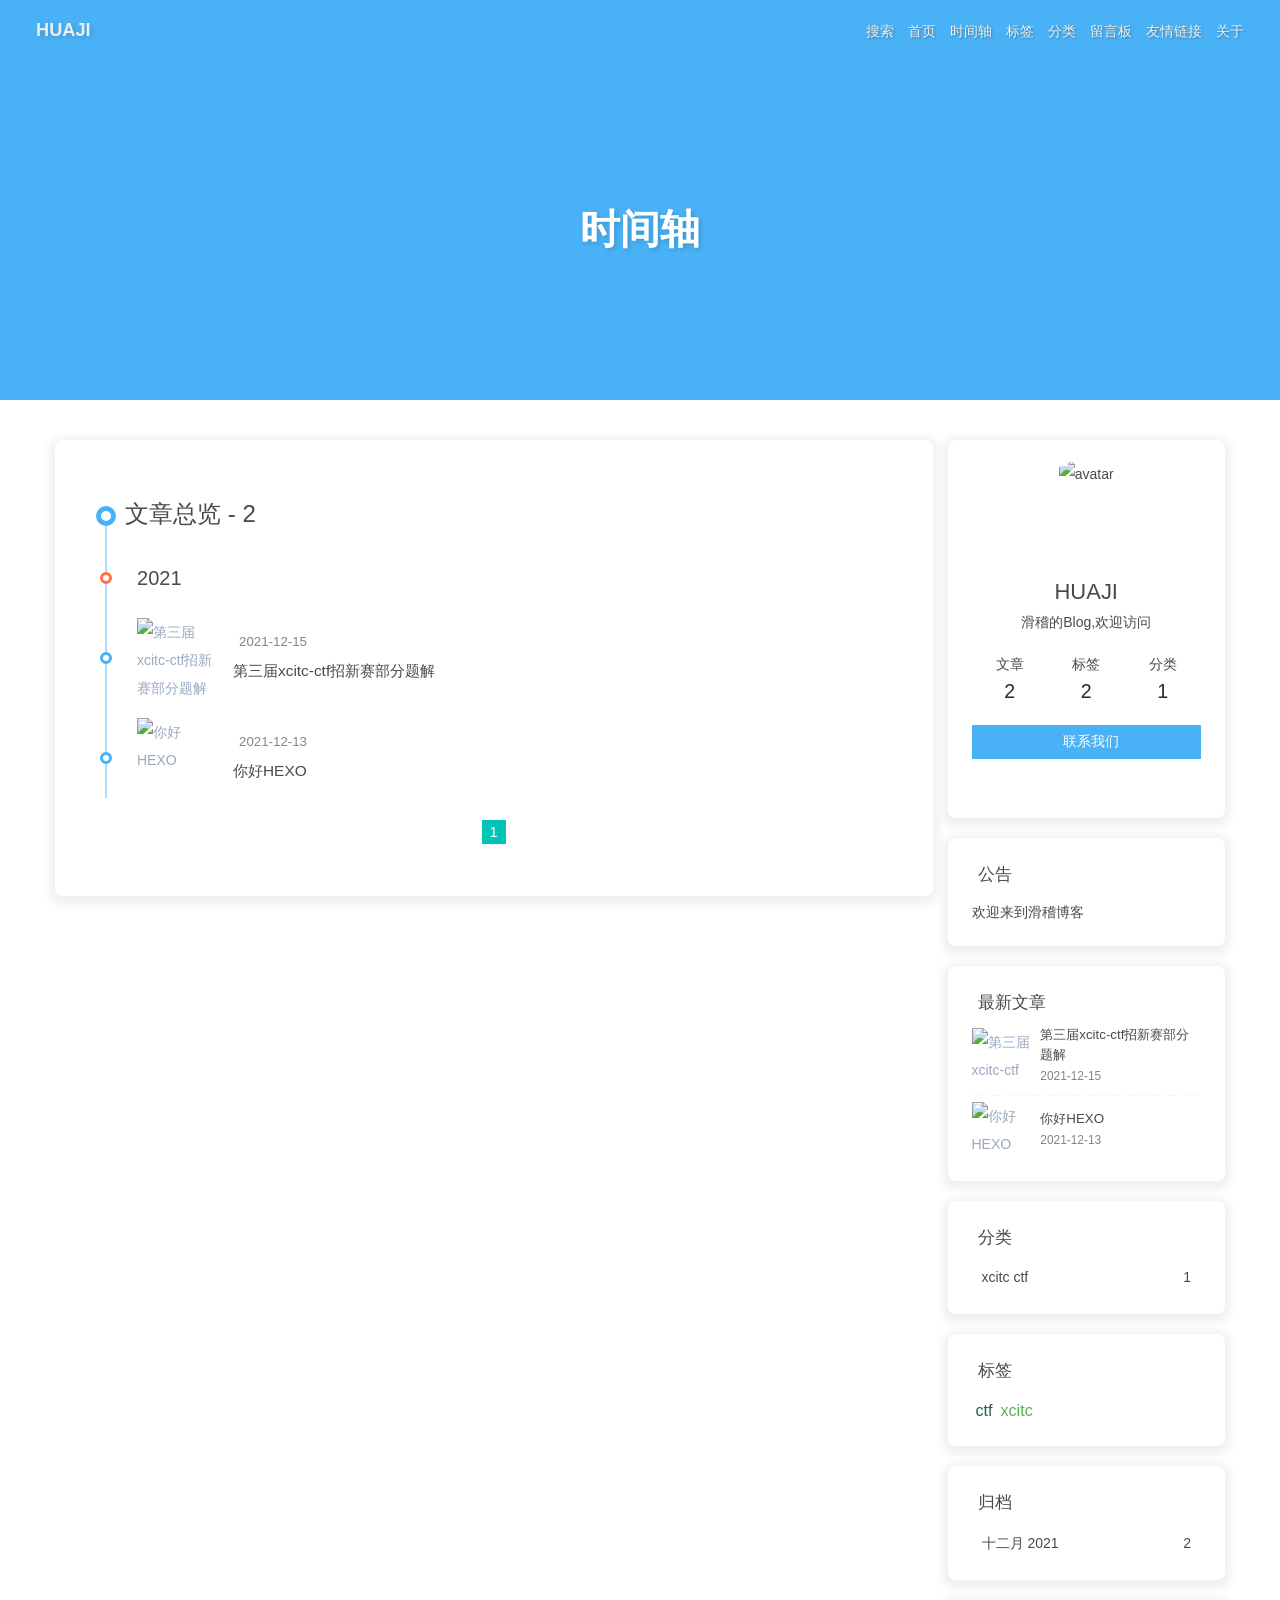
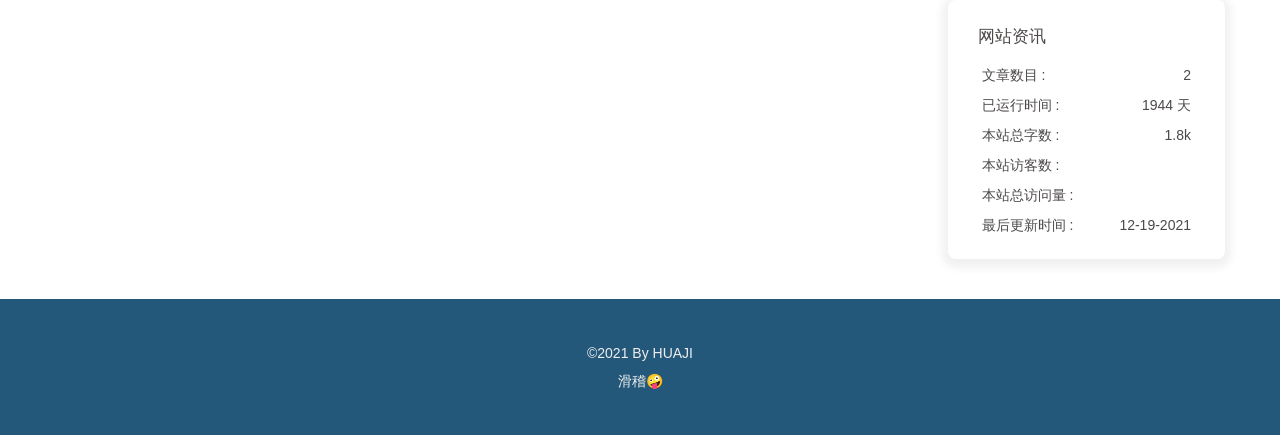
==== archives/index.html @ 6707523e "Site updated: 2021-12-19 14:27:14" ====
<!DOCTYPE html><html lang="zh-CN" data-theme="light"><head><meta charset="UTF-8"><meta http-equiv="X-UA-Compatible" content="IE=edge"><meta name="viewport" content="width=device-width,initial-scale=1"><title>时间轴 | HUAJI</title><meta name="keywords" content="滑稽，滑稽的，滑稽的博客，这是一个滑稽的Blog，Funny The Bolg，Funny Bolg，"><meta name="author" content="HUAJI"><meta name="copyright" content="HUAJI"><meta name="format-detection" content="telephone=no"><meta name="theme-color" content="#ffffff"><meta name="description" content="滑稽的Blog,欢迎访问">
<meta property="og:type" content="website">
<meta property="og:title" content="HUAJI">
<meta property="og:url" content="https://huaji-ya.github.io/archives/index.html">
<meta property="og:site_name" content="HUAJI">
<meta property="og:description" content="滑稽的Blog,欢迎访问">
<meta property="og:locale" content="zh_CN">
<meta property="og:image" content="https://www.helloimg.com/images/2021/08/10/Ct2WNr.jpg">
<meta property="article:author" content="HUAJI">
<meta property="article:tag" content="滑稽，滑稽的，滑稽的博客，这是一个滑稽的Blog，Funny The Bolg，Funny Bolg，">
<meta name="twitter:card" content="summary">
<meta name="twitter:image" content="https://www.helloimg.com/images/2021/08/10/Ct2WNr.jpg"><link rel="shortcut icon" href="https://gitee.com/huaji_admin/picgo/raw/master/img/1.png"><link rel="canonical" href="https://huaji-ya.github.io/archives/"><link rel="preconnect" href="//cdn.jsdelivr.net"/><link rel="preconnect" href="//busuanzi.ibruce.info"/><link rel="stylesheet" href="/css/index.css"><link rel="stylesheet" href="https://cdn.jsdelivr.net/npm/@fortawesome/fontawesome-free/css/all.min.css" media="print" onload="this.media='all'"><script>const GLOBAL_CONFIG = { 
  root: '/',
  algolia: undefined,
  localSearch: {"path":"search.xml","languages":{"hits_empty":"找不到您查询的内容：${query}"}},
  translate: undefined,
  noticeOutdate: undefined,
  highlight: {"plugin":"highlighjs","highlightCopy":true,"highlightLang":true,"highlightHeightLimit":false},
  copy: {
    success: '复制成功',
    error: '复制错误',
    noSupport: '浏览器不支持'
  },
  relativeDate: {
    homepage: false,
    post: false
  },
  runtime: '天',
  date_suffix: {
    just: '刚刚',
    min: '分钟前',
    hour: '小时前',
    day: '天前',
    month: '个月前'
  },
  copyright: undefined,
  lightbox: 'fancybox',
  Snackbar: undefined,
  source: {
    jQuery: 'https://cdn.jsdelivr.net/npm/jquery@latest/dist/jquery.min.js',
    justifiedGallery: {
      js: 'https://cdn.jsdelivr.net/npm/justifiedGallery/dist/js/jquery.justifiedGallery.min.js',
      css: 'https://cdn.jsdelivr.net/npm/justifiedGallery/dist/css/justifiedGallery.min.css'
    },
    fancybox: {
      js: 'https://cdn.jsdelivr.net/npm/@fancyapps/fancybox@latest/dist/jquery.fancybox.min.js',
      css: 'https://cdn.jsdelivr.net/npm/@fancyapps/fancybox@latest/dist/jquery.fancybox.min.css'
    }
  },
  isPhotoFigcaption: false,
  islazyload: false,
  isanchor: false
}</script><script id="config-diff">var GLOBAL_CONFIG_SITE = {
  title: '时间轴',
  isPost: false,
  isHome: false,
  isHighlightShrink: false,
  isToc: false,
  postUpdate: '2021-12-19 14:27:12'
}</script><noscript><style type="text/css">
  #nav {
    opacity: 1
  }
  .justified-gallery img {
    opacity: 1
  }

  #recent-posts time,
  #post-meta time {
    display: inline !important
  }
</style></noscript><script>(win=>{
    win.saveToLocal = {
      set: function setWithExpiry(key, value, ttl) {
        if (ttl === 0) return
        const now = new Date()
        const expiryDay = ttl * 86400000
        const item = {
          value: value,
          expiry: now.getTime() + expiryDay,
        }
        localStorage.setItem(key, JSON.stringify(item))
      },

      get: function getWithExpiry(key) {
        const itemStr = localStorage.getItem(key)

        if (!itemStr) {
          return undefined
        }
        const item = JSON.parse(itemStr)
        const now = new Date()

        if (now.getTime() > item.expiry) {
          localStorage.removeItem(key)
          return undefined
        }
        return item.value
      }
    }
  
    win.getScript = url => new Promise((resolve, reject) => {
      const script = document.createElement('script')
      script.src = url
      script.async = true
      script.onerror = reject
      script.onload = script.onreadystatechange = function() {
        const loadState = this.readyState
        if (loadState && loadState !== 'loaded' && loadState !== 'complete') return
        script.onload = script.onreadystatechange = null
        resolve()
      }
      document.head.appendChild(script)
    })
  
      win.activateDarkMode = function () {
        document.documentElement.setAttribute('data-theme', 'dark')
        if (document.querySelector('meta[name="theme-color"]') !== null) {
          document.querySelector('meta[name="theme-color"]').setAttribute('content', '#0d0d0d')
        }
      }
      win.activateLightMode = function () {
        document.documentElement.setAttribute('data-theme', 'light')
        if (document.querySelector('meta[name="theme-color"]') !== null) {
          document.querySelector('meta[name="theme-color"]').setAttribute('content', '#ffffff')
        }
      }
      const t = saveToLocal.get('theme')
    
          if (t === 'dark') activateDarkMode()
          else if (t === 'light') activateLightMode()
        
      const asideStatus = saveToLocal.get('aside-status')
      if (asideStatus !== undefined) {
        if (asideStatus === 'hide') {
          document.documentElement.classList.add('hide-aside')
        } else {
          document.documentElement.classList.remove('hide-aside')
        }
      }
    
    const fontSizeVal = saveToLocal.get('global-font-size')
    if (fontSizeVal !== undefined) {
      document.documentElement.style.setProperty('--global-font-size', fontSizeVal + 'px')
    }
    
    const detectApple = () => {
      if (GLOBAL_CONFIG_SITE.isHome && /iPad|iPhone|iPod|Macintosh/.test(navigator.userAgent)){
        document.documentElement.classList.add('apple')
      }
    }
    detectApple()
    })(window)</script><meta name="generator" content="Hexo 5.4.0"></head><body><div id="loading-box"><div class="loading-left-bg"></div><div class="loading-right-bg"></div><div class="spinner-box"><div class="configure-border-1"><div class="configure-core"></div></div><div class="configure-border-2"><div class="configure-core"></div></div><div class="loading-word">加载中...</div></div></div><div id="web_bg"></div><div id="sidebar"><div id="menu-mask"></div><div id="sidebar-menus"><div class="avatar-img is-center"><img src="https://www.helloimg.com/images/2021/08/10/Ct2WNr.jpg" onerror="onerror=null;src='https://s4.ax1x.com/2021/12/15/ozqJfg.gif'" alt="avatar"/></div><div class="site-data"><div class="data-item is-center"><div class="data-item-link"><a href="/archives/"><div class="headline">文章</div><div class="length-num">2</div></a></div></div><div class="data-item is-center"><div class="data-item-link"><a href="/tags/"><div class="headline">标签</div><div class="length-num">2</div></a></div></div><div class="data-item is-center"><div class="data-item-link"><a href="/categories/"><div class="headline">分类</div><div class="length-num">1</div></a></div></div></div><hr/><div class="menus_items"><div class="menus_item"><a class="site-page" href="/"><i class="fa-fw fas fa-home"></i><span> 首页</span></a></div><div class="menus_item"><a class="site-page" href="/archives/"><i class="fa-fw fas fa-archive"></i><span> 时间轴</span></a></div><div class="menus_item"><a class="site-page" href="/tags/"><i class="fa-fw fas fa-tags"></i><span> 标签</span></a></div><div class="menus_item"><a class="site-page" href="/categories/"><i class="fa-fw fas fa-folder-open"></i><span> 分类</span></a></div><div class="menus_item"><a class="site-page" href="/messageboard/"><i class="fa-fw fas fa-paper-plane"></i><span> 留言板</span></a></div><div class="menus_item"><a class="site-page" href="/link/"><i class="fa-fw fas fa-link"></i><span> 友情链接</span></a></div><div class="menus_item"><a class="site-page" href="/about/"><i class="fa-fw fas fa-heart"></i><span> 关于</span></a></div></div></div></div><div class="page" id="body-wrap"><header class="not-home-page" id="page-header" style="background-image: url('https://www.helloimg.com/images/2021/12/14/Glvz9g.jpg')"><nav id="nav"><span id="blog_name"><a id="site-name" href="/">HUAJI</a></span><div id="menus"><div id="search-button"><a class="site-page social-icon search"><i class="fas fa-search fa-fw"></i><span> 搜索</span></a></div><div class="menus_items"><div class="menus_item"><a class="site-page" href="/"><i class="fa-fw fas fa-home"></i><span> 首页</span></a></div><div class="menus_item"><a class="site-page" href="/archives/"><i class="fa-fw fas fa-archive"></i><span> 时间轴</span></a></div><div class="menus_item"><a class="site-page" href="/tags/"><i class="fa-fw fas fa-tags"></i><span> 标签</span></a></div><div class="menus_item"><a class="site-page" href="/categories/"><i class="fa-fw fas fa-folder-open"></i><span> 分类</span></a></div><div class="menus_item"><a class="site-page" href="/messageboard/"><i class="fa-fw fas fa-paper-plane"></i><span> 留言板</span></a></div><div class="menus_item"><a class="site-page" href="/link/"><i class="fa-fw fas fa-link"></i><span> 友情链接</span></a></div><div class="menus_item"><a class="site-page" href="/about/"><i class="fa-fw fas fa-heart"></i><span> 关于</span></a></div></div><div id="toggle-menu"><a class="site-page"><i class="fas fa-bars fa-fw"></i></a></div></div></nav><div id="page-site-info"><h1 id="site-title">时间轴</h1></div></header><main class="layout" id="content-inner"><div id="archive"><div class="article-sort-title">文章总览 - 2</div><div class="article-sort"><div class="article-sort-item year">2021</div><div class="article-sort-item"><a class="article-sort-item-img" href="/2021/12/15/%E7%AC%AC%E4%B8%89%E5%B1%8Axcitc-ctf%E6%8B%9B%E6%96%B0%E8%B5%9B%E9%83%A8%E5%88%86%E9%A2%98%E8%A7%A3/" title="第三届xcitc-ctf招新赛部分题解"><img src="https://b.zhutix.com/bizhi/ysdmnh/08.jpg" alt="第三届xcitc-ctf招新赛部分题解" onerror="this.onerror=null;this.src='https://s4.ax1x.com/2021/12/15/ozqEFO.jpg'"></a><div class="article-sort-item-info"><div class="article-sort-item-time"><i class="far fa-calendar-alt"></i><time class="post-meta-date-created" datetime="2021-12-15T02:11:10.006Z" title="发表于 2021-12-15 10:11:10">2021-12-15</time></div><a class="article-sort-item-title" href="/2021/12/15/%E7%AC%AC%E4%B8%89%E5%B1%8Axcitc-ctf%E6%8B%9B%E6%96%B0%E8%B5%9B%E9%83%A8%E5%88%86%E9%A2%98%E8%A7%A3/" title="第三届xcitc-ctf招新赛部分题解">第三届xcitc-ctf招新赛部分题解</a></div></div><div class="article-sort-item"><a class="article-sort-item-img" href="/2021/12/13/hello-world/" title="你好HEXO"><img src="https://b.zhutix.com/bizhi/ysdmnh/05.jpg" alt="你好HEXO" onerror="this.onerror=null;this.src='https://s4.ax1x.com/2021/12/15/ozqEFO.jpg'"></a><div class="article-sort-item-info"><div class="article-sort-item-time"><i class="far fa-calendar-alt"></i><time class="post-meta-date-created" datetime="2021-12-13T12:26:33.078Z" title="发表于 2021-12-13 20:26:33">2021-12-13</time></div><a class="article-sort-item-title" href="/2021/12/13/hello-world/" title="你好HEXO">你好HEXO</a></div></div></div><nav id="pagination"><div class="pagination"><span class="page-number current">1</span></div></nav></div><div class="aside-content" id="aside-content"><div class="card-widget card-info"><div class="is-center"><div class="avatar-img"><img src="https://www.helloimg.com/images/2021/08/10/Ct2WNr.jpg" onerror="this.onerror=null;this.src='https://s4.ax1x.com/2021/12/15/ozqJfg.gif'" alt="avatar"/></div><div class="author-info__name">HUAJI</div><div class="author-info__description">滑稽的Blog,欢迎访问</div></div><div class="card-info-data"><div class="card-info-data-item is-center"><a href="/archives/"><div class="headline">文章</div><div class="length-num">2</div></a></div><div class="card-info-data-item is-center"><a href="/tags/"><div class="headline">标签</div><div class="length-num">2</div></a></div><div class="card-info-data-item is-center"><a href="/categories/"><div class="headline">分类</div><div class="length-num">1</div></a></div></div><a class="button--animated" id="card-info-btn" target="_blank" rel="noopener" href="http://huajinet.cc/"><i class="fab fa-github"></i><span>联系我们</span></a><div class="card-info-social-icons is-center"><a class="social-icon" href="https://github.com/huaji-ya" target="_blank" title="Github"><i class="fab fa-github"></i></a><a class="social-icon" href="mailto:3514825663@qq.com" target="_blank" title="Email"><i class="fas fa-envelope"></i></a></div></div><div class="card-widget card-announcement"><div class="item-headline"><i class="fas fa-bullhorn card-announcement-animation"></i><span>公告</span></div><div class="announcement_content">欢迎来到滑稽博客</div></div><div class="sticky_layout"><div class="card-widget card-recent-post"><div class="item-headline"><i class="fas fa-history"></i><span>最新文章</span></div><div class="aside-list"><div class="aside-list-item"><a class="thumbnail" href="/2021/12/15/%E7%AC%AC%E4%B8%89%E5%B1%8Axcitc-ctf%E6%8B%9B%E6%96%B0%E8%B5%9B%E9%83%A8%E5%88%86%E9%A2%98%E8%A7%A3/" title="第三届xcitc-ctf招新赛部分题解"><img src="https://b.zhutix.com/bizhi/ysdmnh/08.jpg" onerror="this.onerror=null;this.src='https://s4.ax1x.com/2021/12/15/ozqEFO.jpg'" alt="第三届xcitc-ctf招新赛部分题解"/></a><div class="content"><a class="title" href="/2021/12/15/%E7%AC%AC%E4%B8%89%E5%B1%8Axcitc-ctf%E6%8B%9B%E6%96%B0%E8%B5%9B%E9%83%A8%E5%88%86%E9%A2%98%E8%A7%A3/" title="第三届xcitc-ctf招新赛部分题解">第三届xcitc-ctf招新赛部分题解</a><time datetime="2021-12-15T02:11:10.006Z" title="发表于 2021-12-15 10:11:10">2021-12-15</time></div></div><div class="aside-list-item"><a class="thumbnail" href="/2021/12/13/hello-world/" title="你好HEXO"><img src="https://b.zhutix.com/bizhi/ysdmnh/05.jpg" onerror="this.onerror=null;this.src='https://s4.ax1x.com/2021/12/15/ozqEFO.jpg'" alt="你好HEXO"/></a><div class="content"><a class="title" href="/2021/12/13/hello-world/" title="你好HEXO">你好HEXO</a><time datetime="2021-12-13T12:26:33.078Z" title="发表于 2021-12-13 20:26:33">2021-12-13</time></div></div></div></div><div class="card-widget card-categories"><div class="item-headline">
            <i class="fas fa-folder-open"></i>
            <span>分类</span>
            
            </div>
            <ul class="card-category-list" id="aside-cat-list">
            <li class="card-category-list-item "><a class="card-category-list-link" href="/categories/xcitc-ctf/"><span class="card-category-list-name">xcitc ctf</span><span class="card-category-list-count">1</span></a></li>
            </ul></div><div class="card-widget card-tags"><div class="item-headline"><i class="fas fa-tags"></i><span>标签</span></div><div class="card-tag-cloud"><a href="/tags/ctf/" style="font-size: 1.15em; color: rgb(30, 93, 83)">ctf</a><a href="/tags/xcitc/" style="font-size: 1.15em; color: rgb(86, 179, 79)">xcitc</a></div></div><div class="card-widget card-archives"><div class="item-headline"><i class="fas fa-archive"></i><span>归档</span></div><ul class="card-archive-list"><li class="card-archive-list-item"><a class="card-archive-list-link" href="/archives/2021/12/"><span class="card-archive-list-date">十二月 2021</span><span class="card-archive-list-count">2</span></a></li></ul></div><div class="card-widget card-webinfo"><div class="item-headline"><i class="fas fa-chart-line"></i><span>网站资讯</span></div><div class="webinfo"><div class="webinfo-item"><div class="item-name">文章数目 :</div><div class="item-count">2</div></div><div class="webinfo-item"><div class="item-name">已运行时间 :</div><div class="item-count" id="runtimeshow" data-publishDate="2021-08-09T16:00:00.000Z"></div></div><div class="webinfo-item"><div class="item-name">本站总字数 :</div><div class="item-count">1.8k</div></div><div class="webinfo-item"><div class="item-name">本站访客数 :</div><div class="item-count" id="busuanzi_value_site_uv"></div></div><div class="webinfo-item"><div class="item-name">本站总访问量 :</div><div class="item-count" id="busuanzi_value_site_pv"></div></div><div class="webinfo-item"><div class="item-name">最后更新时间 :</div><div class="item-count" id="last-push-date" data-lastPushDate="2021-12-19T06:27:12.243Z"></div></div></div></div></div></div></main><footer id="footer" style="background-image: url('https://www.helloimg.com/images/2021/12/14/Glvz9g.jpg')"><div id="footer-wrap"><div class="copyright">&copy;2021 By HUAJI</div><div class="footer_custom_text">滑稽🤪</div></div></footer></div><div id="rightside"><div id="rightside-config-hide"><button id="font-plus" type="button" title="放大字体"><i class="fas fa-plus"></i></button><button id="font-minus" type="button" title="缩小字体"><i class="fas fa-minus"></i></button><button id="darkmode" type="button" title="浅色和深色模式转换"><i class="fas fa-adjust"></i></button><button id="hide-aside-btn" type="button" title="单栏和双栏切换"><i class="fas fa-arrows-alt-h"></i></button></div><div id="rightside-config-show"><button id="rightside_config" type="button" title="设置"><i class="fas fa-cog fa-spin"></i></button><button id="go-up" type="button" title="回到顶部"><i class="fas fa-arrow-up"></i></button></div></div><div id="local-search"><div class="search-dialog"><div class="search-dialog__title" id="local-search-title">本地搜索</div><div id="local-input-panel"><div id="local-search-input"><div class="local-search-box"><input class="local-search-box--input" placeholder="搜索文章" type="text"/></div></div></div><hr/><div id="local-search-results"></div><span class="search-close-button"><i class="fas fa-times"></i></span></div><div id="search-mask"></div></div><div><script src="/js/utils.js"></script><script src="/js/main.js"></script><script src="https://cdn.jsdelivr.net/npm/instant.page/instantpage.min.js" type="module"></script><script src="/js/search/local-search.js"></script><script>var preloader = {
  endLoading: () => {
    document.body.style.overflow = 'auto';
    document.getElementById('loading-box').classList.add("loaded")
  },
  initLoading: () => {
    document.body.style.overflow = '';
    document.getElementById('loading-box').classList.remove("loaded")

  }
}
window.addEventListener('load',preloader.endLoading())</script><div class="js-pjax"></div><canvas class="fireworks" mobile="false"></canvas><script src="https://cdn.jsdelivr.net/npm/butterfly-extsrc@1/dist/fireworks.min.js"></script><script defer="defer" id="fluttering_ribbon" mobile="true" src="https://cdn.jsdelivr.net/npm/butterfly-extsrc@1/dist/canvas-fluttering-ribbon.min.js"></script><script src="https://cdn.jsdelivr.net/npm/butterfly-extsrc@1/dist/activate-power-mode.min.js"></script><script>POWERMODE.colorful = true;
POWERMODE.shake = true;
POWERMODE.mobile = false;
document.body.addEventListener('input', POWERMODE);
</script><script id="click-heart" src="https://cdn.jsdelivr.net/npm/butterfly-extsrc@1/dist/click-heart.min.js" async="async" mobile="false"></script><script async data-pjax src="//busuanzi.ibruce.info/busuanzi/2.3/busuanzi.pure.mini.js"></script></div></body></html>
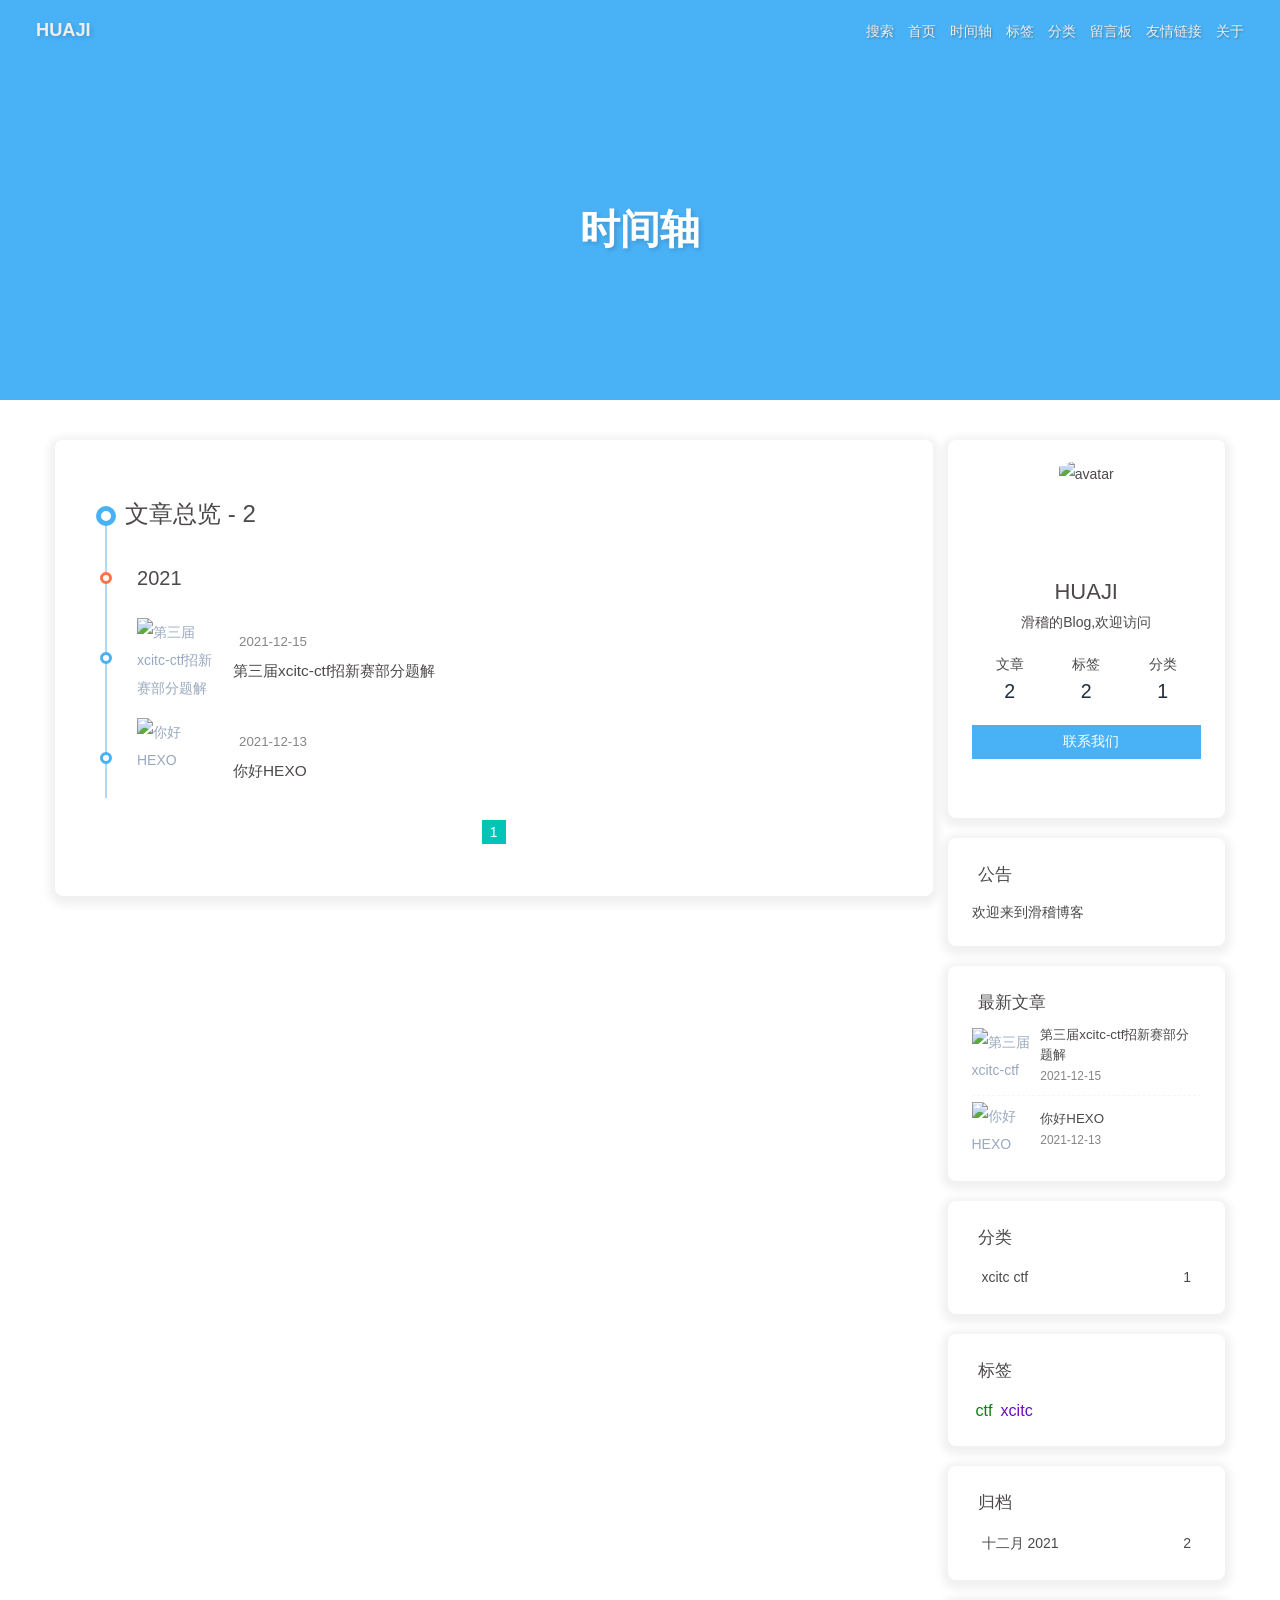
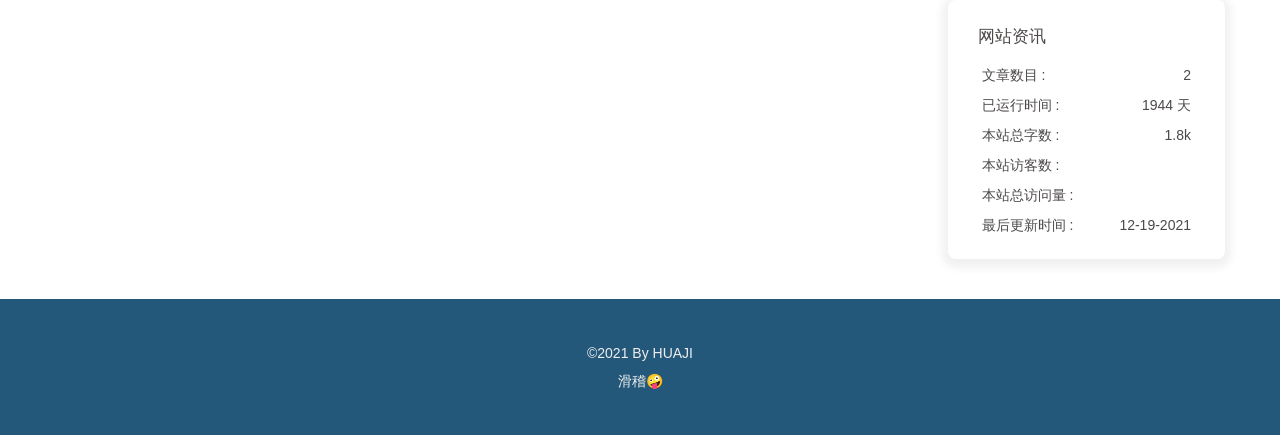
==== commit 26725593: "Site updated: 2021-12-19 14:27:55" ====
--- a/archives/index.html
+++ b/archives/index.html
@@ -56,7 +56,7 @@
   isHome: false,
   isHighlightShrink: false,
   isToc: false,
-  postUpdate: '2021-12-19 14:27:12'
+  postUpdate: '2021-12-19 14:27:53'
 }</script><noscript><style type="text/css">
   #nav {
     opacity: 1
@@ -157,7 +157,7 @@
             </div>
             <ul class="card-category-list" id="aside-cat-list">
             <li class="card-category-list-item "><a class="card-category-list-link" href="/categories/xcitc-ctf/"><span class="card-category-list-name">xcitc ctf</span><span class="card-category-list-count">1</span></a></li>
-            </ul></div><div class="card-widget card-tags"><div class="item-headline"><i class="fas fa-tags"></i><span>标签</span></div><div class="card-tag-cloud"><a href="/tags/ctf/" style="font-size: 1.15em; color: rgb(30, 93, 83)">ctf</a><a href="/tags/xcitc/" style="font-size: 1.15em; color: rgb(86, 179, 79)">xcitc</a></div></div><div class="card-widget card-archives"><div class="item-headline"><i class="fas fa-archive"></i><span>归档</span></div><ul class="card-archive-list"><li class="card-archive-list-item"><a class="card-archive-list-link" href="/archives/2021/12/"><span class="card-archive-list-date">十二月 2021</span><span class="card-archive-list-count">2</span></a></li></ul></div><div class="card-widget card-webinfo"><div class="item-headline"><i class="fas fa-chart-line"></i><span>网站资讯</span></div><div class="webinfo"><div class="webinfo-item"><div class="item-name">文章数目 :</div><div class="item-count">2</div></div><div class="webinfo-item"><div class="item-name">已运行时间 :</div><div class="item-count" id="runtimeshow" data-publishDate="2021-08-09T16:00:00.000Z"></div></div><div class="webinfo-item"><div class="item-name">本站总字数 :</div><div class="item-count">1.8k</div></div><div class="webinfo-item"><div class="item-name">本站访客数 :</div><div class="item-count" id="busuanzi_value_site_uv"></div></div><div class="webinfo-item"><div class="item-name">本站总访问量 :</div><div class="item-count" id="busuanzi_value_site_pv"></div></div><div class="webinfo-item"><div class="item-name">最后更新时间 :</div><div class="item-count" id="last-push-date" data-lastPushDate="2021-12-19T06:27:12.243Z"></div></div></div></div></div></div></main><footer id="footer" style="background-image: url('https://www.helloimg.com/images/2021/12/14/Glvz9g.jpg')"><div id="footer-wrap"><div class="copyright">&copy;2021 By HUAJI</div><div class="footer_custom_text">滑稽🤪</div></div></footer></div><div id="rightside"><div id="rightside-config-hide"><button id="font-plus" type="button" title="放大字体"><i class="fas fa-plus"></i></button><button id="font-minus" type="button" title="缩小字体"><i class="fas fa-minus"></i></button><button id="darkmode" type="button" title="浅色和深色模式转换"><i class="fas fa-adjust"></i></button><button id="hide-aside-btn" type="button" title="单栏和双栏切换"><i class="fas fa-arrows-alt-h"></i></button></div><div id="rightside-config-show"><button id="rightside_config" type="button" title="设置"><i class="fas fa-cog fa-spin"></i></button><button id="go-up" type="button" title="回到顶部"><i class="fas fa-arrow-up"></i></button></div></div><div id="local-search"><div class="search-dialog"><div class="search-dialog__title" id="local-search-title">本地搜索</div><div id="local-input-panel"><div id="local-search-input"><div class="local-search-box"><input class="local-search-box--input" placeholder="搜索文章" type="text"/></div></div></div><hr/><div id="local-search-results"></div><span class="search-close-button"><i class="fas fa-times"></i></span></div><div id="search-mask"></div></div><div><script src="/js/utils.js"></script><script src="/js/main.js"></script><script src="https://cdn.jsdelivr.net/npm/instant.page/instantpage.min.js" type="module"></script><script src="/js/search/local-search.js"></script><script>var preloader = {
+            </ul></div><div class="card-widget card-tags"><div class="item-headline"><i class="fas fa-tags"></i><span>标签</span></div><div class="card-tag-cloud"><a href="/tags/ctf/" style="font-size: 1.15em; color: rgb(5, 129, 20)">ctf</a><a href="/tags/xcitc/" style="font-size: 1.15em; color: rgb(107, 12, 190)">xcitc</a></div></div><div class="card-widget card-archives"><div class="item-headline"><i class="fas fa-archive"></i><span>归档</span></div><ul class="card-archive-list"><li class="card-archive-list-item"><a class="card-archive-list-link" href="/archives/2021/12/"><span class="card-archive-list-date">十二月 2021</span><span class="card-archive-list-count">2</span></a></li></ul></div><div class="card-widget card-webinfo"><div class="item-headline"><i class="fas fa-chart-line"></i><span>网站资讯</span></div><div class="webinfo"><div class="webinfo-item"><div class="item-name">文章数目 :</div><div class="item-count">2</div></div><div class="webinfo-item"><div class="item-name">已运行时间 :</div><div class="item-count" id="runtimeshow" data-publishDate="2021-08-09T16:00:00.000Z"></div></div><div class="webinfo-item"><div class="item-name">本站总字数 :</div><div class="item-count">1.8k</div></div><div class="webinfo-item"><div class="item-name">本站访客数 :</div><div class="item-count" id="busuanzi_value_site_uv"></div></div><div class="webinfo-item"><div class="item-name">本站总访问量 :</div><div class="item-count" id="busuanzi_value_site_pv"></div></div><div class="webinfo-item"><div class="item-name">最后更新时间 :</div><div class="item-count" id="last-push-date" data-lastPushDate="2021-12-19T06:27:53.160Z"></div></div></div></div></div></div></main><footer id="footer" style="background-image: url('https://www.helloimg.com/images/2021/12/14/Glvz9g.jpg')"><div id="footer-wrap"><div class="copyright">&copy;2021 By HUAJI</div><div class="footer_custom_text">滑稽🤪</div></div></footer></div><div id="rightside"><div id="rightside-config-hide"><button id="font-plus" type="button" title="放大字体"><i class="fas fa-plus"></i></button><button id="font-minus" type="button" title="缩小字体"><i class="fas fa-minus"></i></button><button id="darkmode" type="button" title="浅色和深色模式转换"><i class="fas fa-adjust"></i></button><button id="hide-aside-btn" type="button" title="单栏和双栏切换"><i class="fas fa-arrows-alt-h"></i></button></div><div id="rightside-config-show"><button id="rightside_config" type="button" title="设置"><i class="fas fa-cog fa-spin"></i></button><button id="go-up" type="button" title="回到顶部"><i class="fas fa-arrow-up"></i></button></div></div><div id="local-search"><div class="search-dialog"><div class="search-dialog__title" id="local-search-title">本地搜索</div><div id="local-input-panel"><div id="local-search-input"><div class="local-search-box"><input class="local-search-box--input" placeholder="搜索文章" type="text"/></div></div></div><hr/><div id="local-search-results"></div><span class="search-close-button"><i class="fas fa-times"></i></span></div><div id="search-mask"></div></div><div><script src="/js/utils.js"></script><script src="/js/main.js"></script><script src="https://cdn.jsdelivr.net/npm/instant.page/instantpage.min.js" type="module"></script><script src="/js/search/local-search.js"></script><script>var preloader = {
   endLoading: () => {
     document.body.style.overflow = 'auto';
     document.getElementById('loading-box').classList.add("loaded")
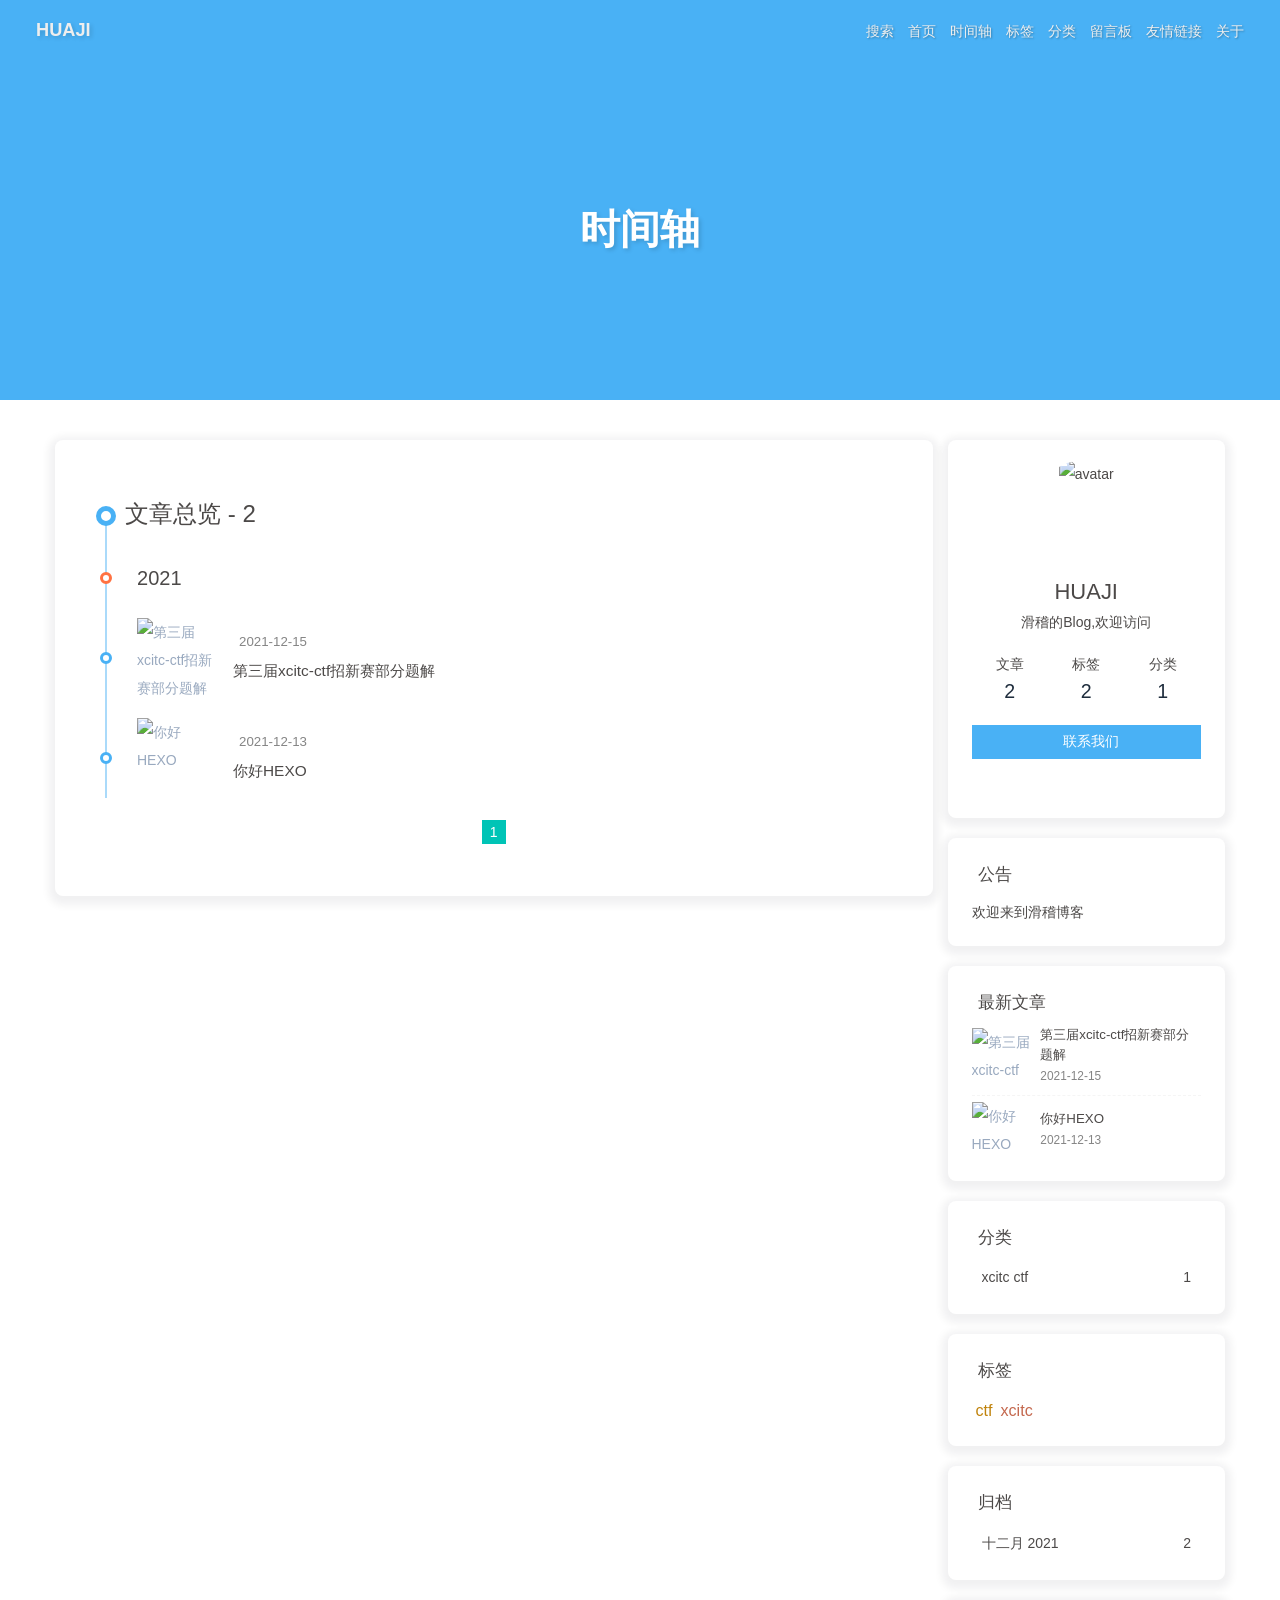
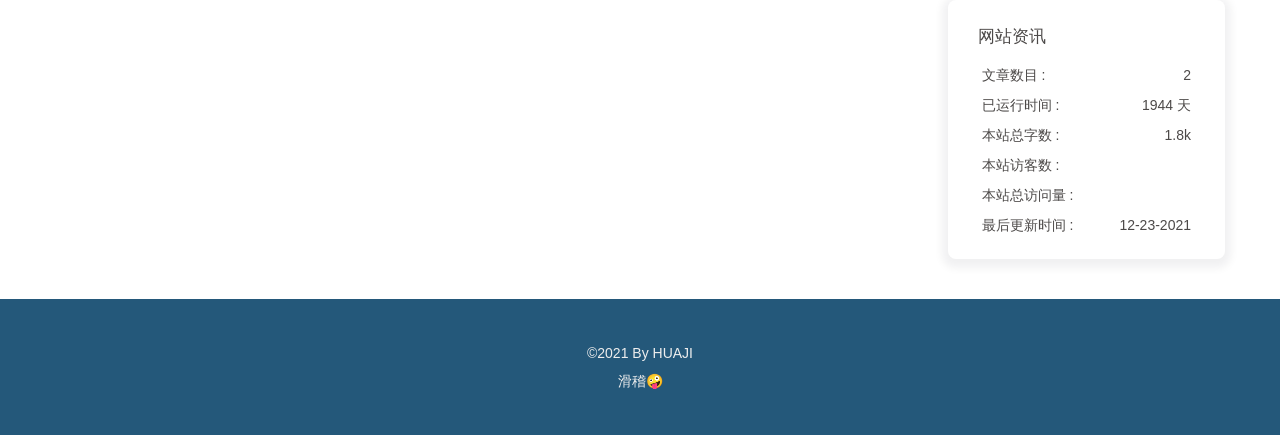
==== commit 72e3577b: "Site updated: 2021-12-23 14:19:37" ====
--- a/archives/index.html
+++ b/archives/index.html
@@ -56,7 +56,7 @@
   isHome: false,
   isHighlightShrink: false,
   isToc: false,
-  postUpdate: '2021-12-19 14:27:53'
+  postUpdate: '2021-12-23 14:19:35'
 }</script><noscript><style type="text/css">
   #nav {
     opacity: 1
@@ -157,7 +157,7 @@
             </div>
             <ul class="card-category-list" id="aside-cat-list">
             <li class="card-category-list-item "><a class="card-category-list-link" href="/categories/xcitc-ctf/"><span class="card-category-list-name">xcitc ctf</span><span class="card-category-list-count">1</span></a></li>
-            </ul></div><div class="card-widget card-tags"><div class="item-headline"><i class="fas fa-tags"></i><span>标签</span></div><div class="card-tag-cloud"><a href="/tags/ctf/" style="font-size: 1.15em; color: rgb(5, 129, 20)">ctf</a><a href="/tags/xcitc/" style="font-size: 1.15em; color: rgb(107, 12, 190)">xcitc</a></div></div><div class="card-widget card-archives"><div class="item-headline"><i class="fas fa-archive"></i><span>归档</span></div><ul class="card-archive-list"><li class="card-archive-list-item"><a class="card-archive-list-link" href="/archives/2021/12/"><span class="card-archive-list-date">十二月 2021</span><span class="card-archive-list-count">2</span></a></li></ul></div><div class="card-widget card-webinfo"><div class="item-headline"><i class="fas fa-chart-line"></i><span>网站资讯</span></div><div class="webinfo"><div class="webinfo-item"><div class="item-name">文章数目 :</div><div class="item-count">2</div></div><div class="webinfo-item"><div class="item-name">已运行时间 :</div><div class="item-count" id="runtimeshow" data-publishDate="2021-08-09T16:00:00.000Z"></div></div><div class="webinfo-item"><div class="item-name">本站总字数 :</div><div class="item-count">1.8k</div></div><div class="webinfo-item"><div class="item-name">本站访客数 :</div><div class="item-count" id="busuanzi_value_site_uv"></div></div><div class="webinfo-item"><div class="item-name">本站总访问量 :</div><div class="item-count" id="busuanzi_value_site_pv"></div></div><div class="webinfo-item"><div class="item-name">最后更新时间 :</div><div class="item-count" id="last-push-date" data-lastPushDate="2021-12-19T06:27:53.160Z"></div></div></div></div></div></div></main><footer id="footer" style="background-image: url('https://www.helloimg.com/images/2021/12/14/Glvz9g.jpg')"><div id="footer-wrap"><div class="copyright">&copy;2021 By HUAJI</div><div class="footer_custom_text">滑稽🤪</div></div></footer></div><div id="rightside"><div id="rightside-config-hide"><button id="font-plus" type="button" title="放大字体"><i class="fas fa-plus"></i></button><button id="font-minus" type="button" title="缩小字体"><i class="fas fa-minus"></i></button><button id="darkmode" type="button" title="浅色和深色模式转换"><i class="fas fa-adjust"></i></button><button id="hide-aside-btn" type="button" title="单栏和双栏切换"><i class="fas fa-arrows-alt-h"></i></button></div><div id="rightside-config-show"><button id="rightside_config" type="button" title="设置"><i class="fas fa-cog fa-spin"></i></button><button id="go-up" type="button" title="回到顶部"><i class="fas fa-arrow-up"></i></button></div></div><div id="local-search"><div class="search-dialog"><div class="search-dialog__title" id="local-search-title">本地搜索</div><div id="local-input-panel"><div id="local-search-input"><div class="local-search-box"><input class="local-search-box--input" placeholder="搜索文章" type="text"/></div></div></div><hr/><div id="local-search-results"></div><span class="search-close-button"><i class="fas fa-times"></i></span></div><div id="search-mask"></div></div><div><script src="/js/utils.js"></script><script src="/js/main.js"></script><script src="https://cdn.jsdelivr.net/npm/instant.page/instantpage.min.js" type="module"></script><script src="/js/search/local-search.js"></script><script>var preloader = {
+            </ul></div><div class="card-widget card-tags"><div class="item-headline"><i class="fas fa-tags"></i><span>标签</span></div><div class="card-tag-cloud"><a href="/tags/ctf/" style="font-size: 1.15em; color: rgb(192, 131, 12)">ctf</a><a href="/tags/xcitc/" style="font-size: 1.15em; color: rgb(196, 104, 78)">xcitc</a></div></div><div class="card-widget card-archives"><div class="item-headline"><i class="fas fa-archive"></i><span>归档</span></div><ul class="card-archive-list"><li class="card-archive-list-item"><a class="card-archive-list-link" href="/archives/2021/12/"><span class="card-archive-list-date">十二月 2021</span><span class="card-archive-list-count">2</span></a></li></ul></div><div class="card-widget card-webinfo"><div class="item-headline"><i class="fas fa-chart-line"></i><span>网站资讯</span></div><div class="webinfo"><div class="webinfo-item"><div class="item-name">文章数目 :</div><div class="item-count">2</div></div><div class="webinfo-item"><div class="item-name">已运行时间 :</div><div class="item-count" id="runtimeshow" data-publishDate="2021-08-09T16:00:00.000Z"></div></div><div class="webinfo-item"><div class="item-name">本站总字数 :</div><div class="item-count">1.8k</div></div><div class="webinfo-item"><div class="item-name">本站访客数 :</div><div class="item-count" id="busuanzi_value_site_uv"></div></div><div class="webinfo-item"><div class="item-name">本站总访问量 :</div><div class="item-count" id="busuanzi_value_site_pv"></div></div><div class="webinfo-item"><div class="item-name">最后更新时间 :</div><div class="item-count" id="last-push-date" data-lastPushDate="2021-12-23T06:19:35.138Z"></div></div></div></div></div></div></main><footer id="footer" style="background-image: url('https://www.helloimg.com/images/2021/12/14/Glvz9g.jpg')"><div id="footer-wrap"><div class="copyright">&copy;2021 By HUAJI</div><div class="footer_custom_text">滑稽🤪</div></div></footer></div><div id="rightside"><div id="rightside-config-hide"><button id="font-plus" type="button" title="放大字体"><i class="fas fa-plus"></i></button><button id="font-minus" type="button" title="缩小字体"><i class="fas fa-minus"></i></button><button id="darkmode" type="button" title="浅色和深色模式转换"><i class="fas fa-adjust"></i></button><button id="hide-aside-btn" type="button" title="单栏和双栏切换"><i class="fas fa-arrows-alt-h"></i></button></div><div id="rightside-config-show"><button id="rightside_config" type="button" title="设置"><i class="fas fa-cog fa-spin"></i></button><button id="go-up" type="button" title="回到顶部"><i class="fas fa-arrow-up"></i></button></div></div><div id="local-search"><div class="search-dialog"><div class="search-dialog__title" id="local-search-title">本地搜索</div><div id="local-input-panel"><div id="local-search-input"><div class="local-search-box"><input class="local-search-box--input" placeholder="搜索文章" type="text"/></div></div></div><hr/><div id="local-search-results"></div><span class="search-close-button"><i class="fas fa-times"></i></span></div><div id="search-mask"></div></div><div><script src="/js/utils.js"></script><script src="/js/main.js"></script><script src="https://cdn.jsdelivr.net/npm/instant.page/instantpage.min.js" type="module"></script><script src="/js/search/local-search.js"></script><script>var preloader = {
   endLoading: () => {
     document.body.style.overflow = 'auto';
     document.getElementById('loading-box').classList.add("loaded")
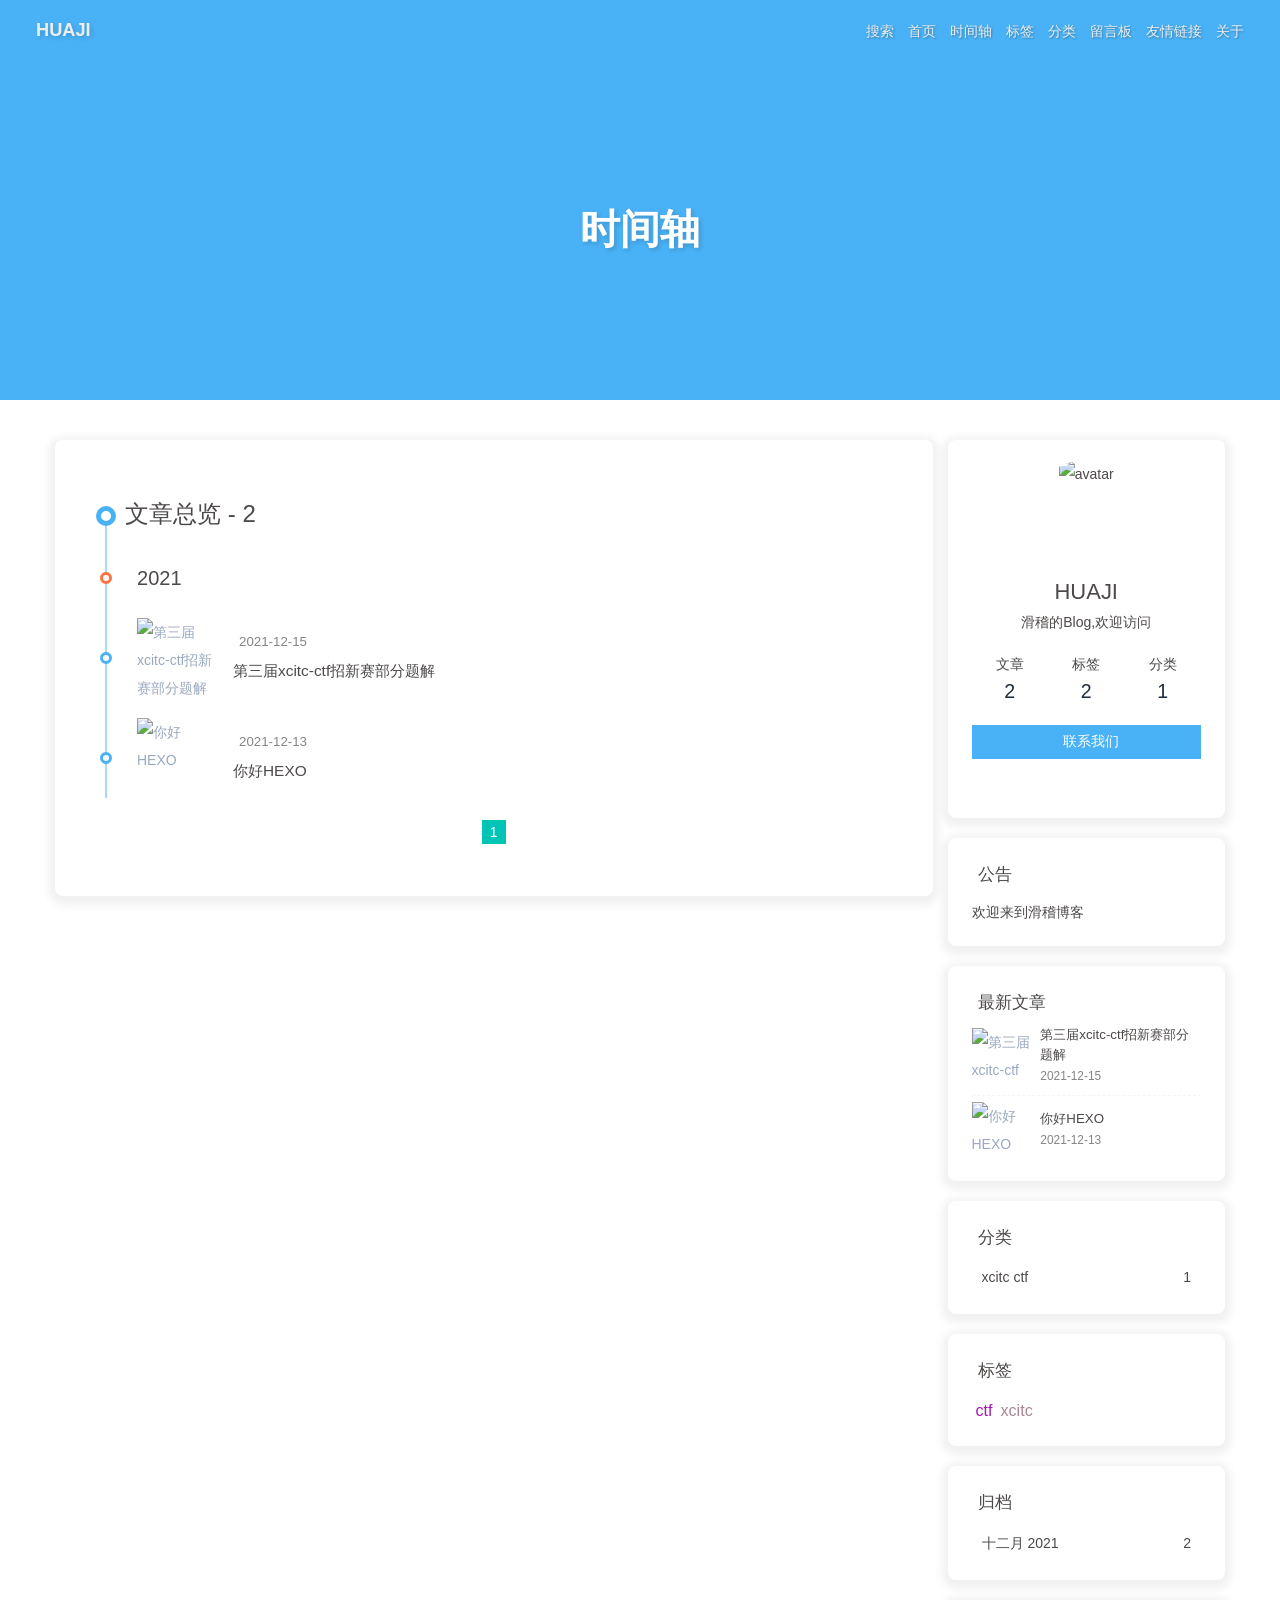
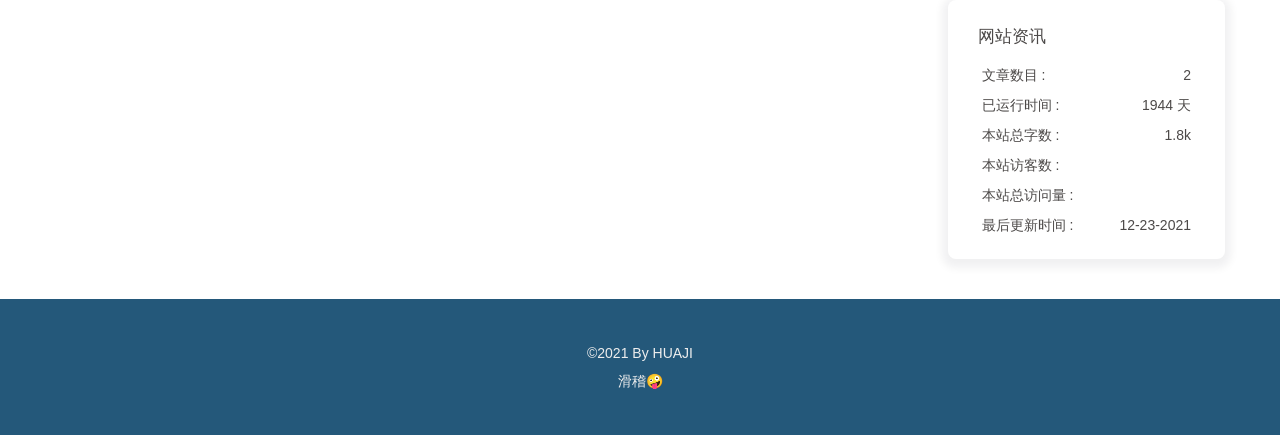
==== commit 7bf68221: "Site updated: 2021-12-23 14:21:07" ====
--- a/archives/index.html
+++ b/archives/index.html
@@ -56,7 +56,7 @@
   isHome: false,
   isHighlightShrink: false,
   isToc: false,
-  postUpdate: '2021-12-23 14:19:35'
+  postUpdate: '2021-12-23 14:21:04'
 }</script><noscript><style type="text/css">
   #nav {
     opacity: 1
@@ -157,7 +157,7 @@
             </div>
             <ul class="card-category-list" id="aside-cat-list">
             <li class="card-category-list-item "><a class="card-category-list-link" href="/categories/xcitc-ctf/"><span class="card-category-list-name">xcitc ctf</span><span class="card-category-list-count">1</span></a></li>
-            </ul></div><div class="card-widget card-tags"><div class="item-headline"><i class="fas fa-tags"></i><span>标签</span></div><div class="card-tag-cloud"><a href="/tags/ctf/" style="font-size: 1.15em; color: rgb(192, 131, 12)">ctf</a><a href="/tags/xcitc/" style="font-size: 1.15em; color: rgb(196, 104, 78)">xcitc</a></div></div><div class="card-widget card-archives"><div class="item-headline"><i class="fas fa-archive"></i><span>归档</span></div><ul class="card-archive-list"><li class="card-archive-list-item"><a class="card-archive-list-link" href="/archives/2021/12/"><span class="card-archive-list-date">十二月 2021</span><span class="card-archive-list-count">2</span></a></li></ul></div><div class="card-widget card-webinfo"><div class="item-headline"><i class="fas fa-chart-line"></i><span>网站资讯</span></div><div class="webinfo"><div class="webinfo-item"><div class="item-name">文章数目 :</div><div class="item-count">2</div></div><div class="webinfo-item"><div class="item-name">已运行时间 :</div><div class="item-count" id="runtimeshow" data-publishDate="2021-08-09T16:00:00.000Z"></div></div><div class="webinfo-item"><div class="item-name">本站总字数 :</div><div class="item-count">1.8k</div></div><div class="webinfo-item"><div class="item-name">本站访客数 :</div><div class="item-count" id="busuanzi_value_site_uv"></div></div><div class="webinfo-item"><div class="item-name">本站总访问量 :</div><div class="item-count" id="busuanzi_value_site_pv"></div></div><div class="webinfo-item"><div class="item-name">最后更新时间 :</div><div class="item-count" id="last-push-date" data-lastPushDate="2021-12-23T06:19:35.138Z"></div></div></div></div></div></div></main><footer id="footer" style="background-image: url('https://www.helloimg.com/images/2021/12/14/Glvz9g.jpg')"><div id="footer-wrap"><div class="copyright">&copy;2021 By HUAJI</div><div class="footer_custom_text">滑稽🤪</div></div></footer></div><div id="rightside"><div id="rightside-config-hide"><button id="font-plus" type="button" title="放大字体"><i class="fas fa-plus"></i></button><button id="font-minus" type="button" title="缩小字体"><i class="fas fa-minus"></i></button><button id="darkmode" type="button" title="浅色和深色模式转换"><i class="fas fa-adjust"></i></button><button id="hide-aside-btn" type="button" title="单栏和双栏切换"><i class="fas fa-arrows-alt-h"></i></button></div><div id="rightside-config-show"><button id="rightside_config" type="button" title="设置"><i class="fas fa-cog fa-spin"></i></button><button id="go-up" type="button" title="回到顶部"><i class="fas fa-arrow-up"></i></button></div></div><div id="local-search"><div class="search-dialog"><div class="search-dialog__title" id="local-search-title">本地搜索</div><div id="local-input-panel"><div id="local-search-input"><div class="local-search-box"><input class="local-search-box--input" placeholder="搜索文章" type="text"/></div></div></div><hr/><div id="local-search-results"></div><span class="search-close-button"><i class="fas fa-times"></i></span></div><div id="search-mask"></div></div><div><script src="/js/utils.js"></script><script src="/js/main.js"></script><script src="https://cdn.jsdelivr.net/npm/instant.page/instantpage.min.js" type="module"></script><script src="/js/search/local-search.js"></script><script>var preloader = {
+            </ul></div><div class="card-widget card-tags"><div class="item-headline"><i class="fas fa-tags"></i><span>标签</span></div><div class="card-tag-cloud"><a href="/tags/ctf/" style="font-size: 1.15em; color: rgb(163, 23, 172)">ctf</a><a href="/tags/xcitc/" style="font-size: 1.15em; color: rgb(170, 136, 147)">xcitc</a></div></div><div class="card-widget card-archives"><div class="item-headline"><i class="fas fa-archive"></i><span>归档</span></div><ul class="card-archive-list"><li class="card-archive-list-item"><a class="card-archive-list-link" href="/archives/2021/12/"><span class="card-archive-list-date">十二月 2021</span><span class="card-archive-list-count">2</span></a></li></ul></div><div class="card-widget card-webinfo"><div class="item-headline"><i class="fas fa-chart-line"></i><span>网站资讯</span></div><div class="webinfo"><div class="webinfo-item"><div class="item-name">文章数目 :</div><div class="item-count">2</div></div><div class="webinfo-item"><div class="item-name">已运行时间 :</div><div class="item-count" id="runtimeshow" data-publishDate="2021-08-09T16:00:00.000Z"></div></div><div class="webinfo-item"><div class="item-name">本站总字数 :</div><div class="item-count">1.8k</div></div><div class="webinfo-item"><div class="item-name">本站访客数 :</div><div class="item-count" id="busuanzi_value_site_uv"></div></div><div class="webinfo-item"><div class="item-name">本站总访问量 :</div><div class="item-count" id="busuanzi_value_site_pv"></div></div><div class="webinfo-item"><div class="item-name">最后更新时间 :</div><div class="item-count" id="last-push-date" data-lastPushDate="2021-12-23T06:21:04.747Z"></div></div></div></div></div></div></main><footer id="footer" style="background-image: url('https://www.helloimg.com/images/2021/12/14/Glvz9g.jpg')"><div id="footer-wrap"><div class="copyright">&copy;2021 By HUAJI</div><div class="footer_custom_text">滑稽🤪</div></div></footer></div><div id="rightside"><div id="rightside-config-hide"><button id="font-plus" type="button" title="放大字体"><i class="fas fa-plus"></i></button><button id="font-minus" type="button" title="缩小字体"><i class="fas fa-minus"></i></button><button id="darkmode" type="button" title="浅色和深色模式转换"><i class="fas fa-adjust"></i></button><button id="hide-aside-btn" type="button" title="单栏和双栏切换"><i class="fas fa-arrows-alt-h"></i></button></div><div id="rightside-config-show"><button id="rightside_config" type="button" title="设置"><i class="fas fa-cog fa-spin"></i></button><button id="go-up" type="button" title="回到顶部"><i class="fas fa-arrow-up"></i></button></div></div><div id="local-search"><div class="search-dialog"><div class="search-dialog__title" id="local-search-title">本地搜索</div><div id="local-input-panel"><div id="local-search-input"><div class="local-search-box"><input class="local-search-box--input" placeholder="搜索文章" type="text"/></div></div></div><hr/><div id="local-search-results"></div><span class="search-close-button"><i class="fas fa-times"></i></span></div><div id="search-mask"></div></div><div><script src="/js/utils.js"></script><script src="/js/main.js"></script><script src="https://cdn.jsdelivr.net/npm/instant.page/instantpage.min.js" type="module"></script><script src="/js/search/local-search.js"></script><script>var preloader = {
   endLoading: () => {
     document.body.style.overflow = 'auto';
     document.getElementById('loading-box').classList.add("loaded")
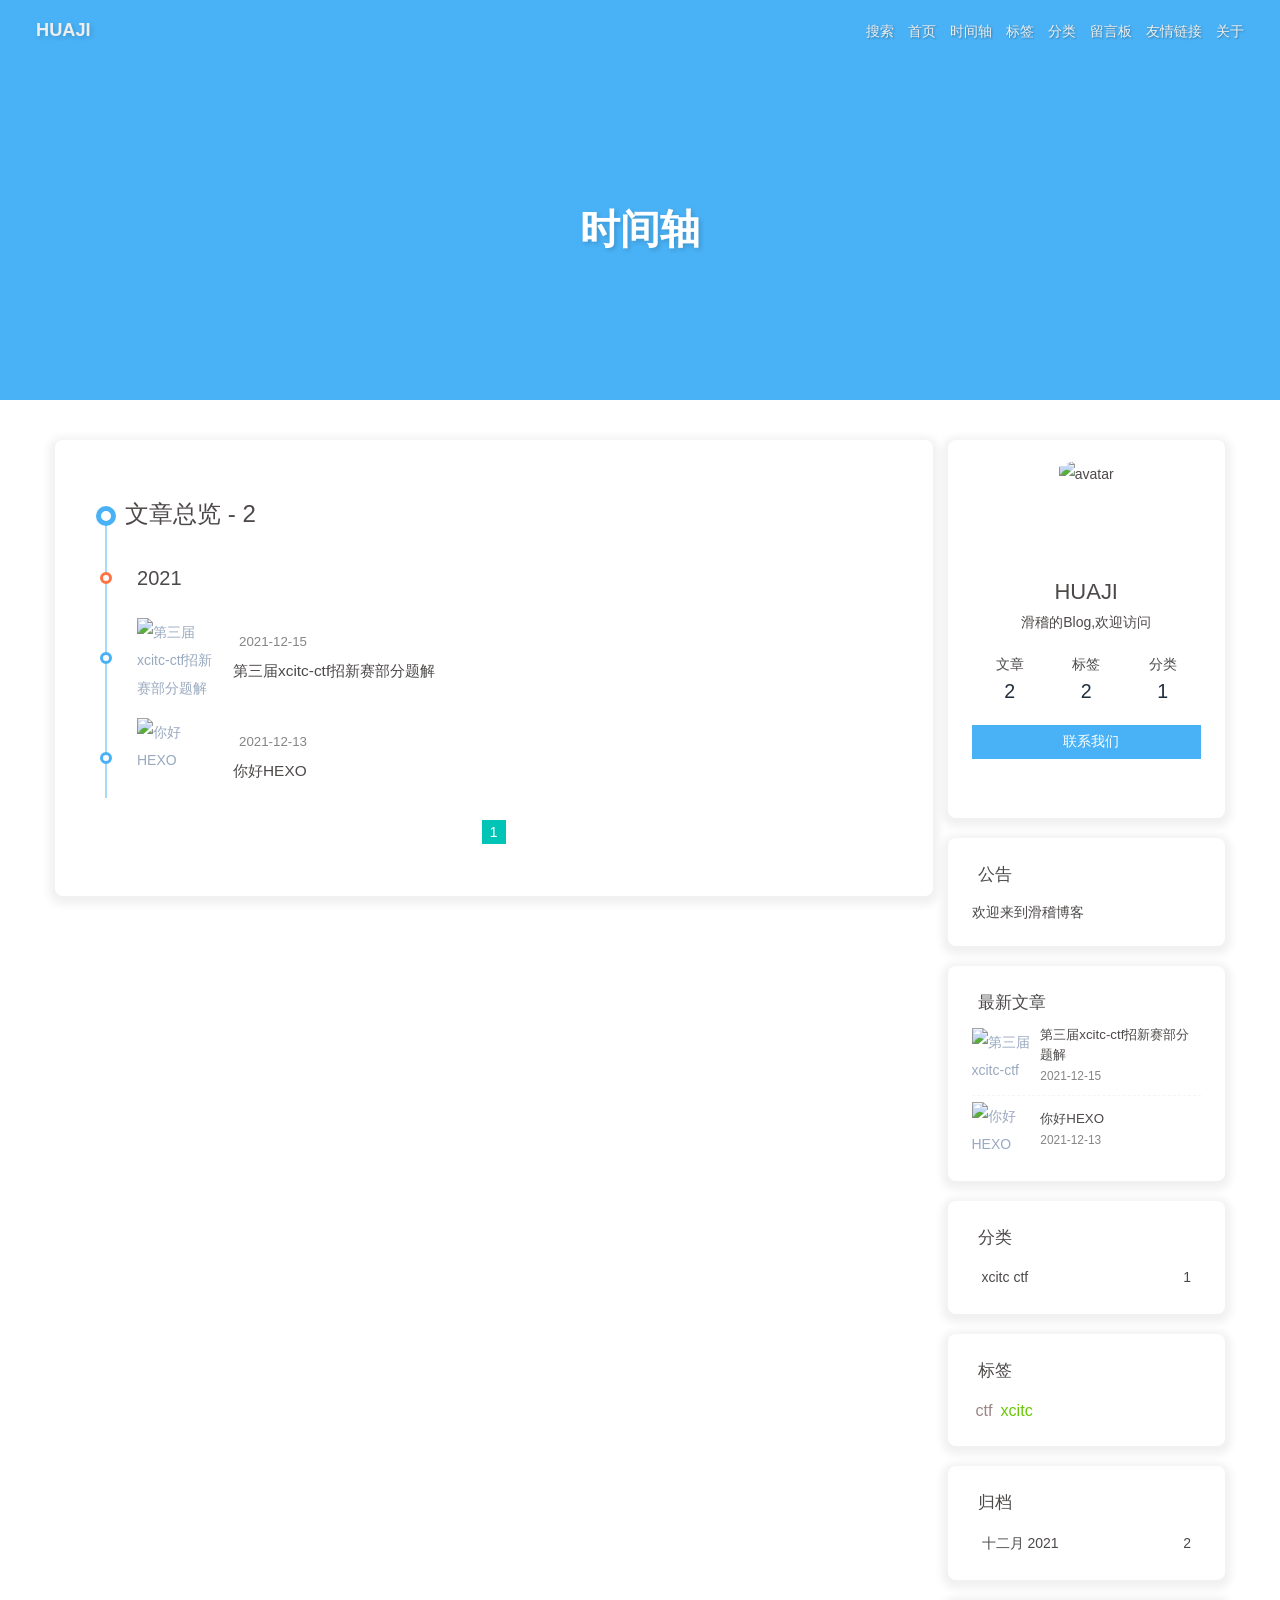
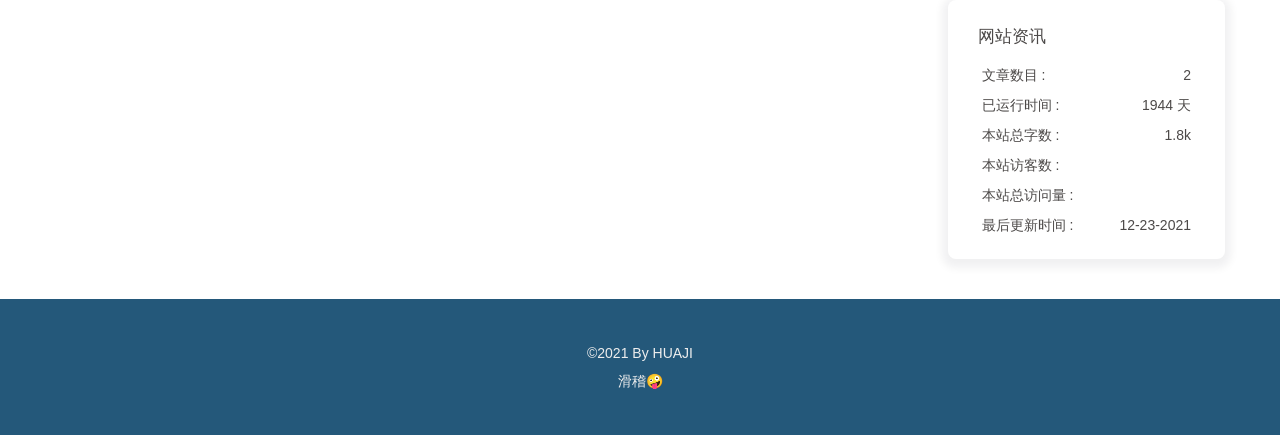
==== commit 2f4d052c: "Site updated: 2021-12-23 14:27:06" ====
--- a/archives/index.html
+++ b/archives/index.html
@@ -56,7 +56,7 @@
   isHome: false,
   isHighlightShrink: false,
   isToc: false,
-  postUpdate: '2021-12-23 14:21:04'
+  postUpdate: '2021-12-23 14:27:04'
 }</script><noscript><style type="text/css">
   #nav {
     opacity: 1
@@ -157,7 +157,7 @@
             </div>
             <ul class="card-category-list" id="aside-cat-list">
             <li class="card-category-list-item "><a class="card-category-list-link" href="/categories/xcitc-ctf/"><span class="card-category-list-name">xcitc ctf</span><span class="card-category-list-count">1</span></a></li>
-            </ul></div><div class="card-widget card-tags"><div class="item-headline"><i class="fas fa-tags"></i><span>标签</span></div><div class="card-tag-cloud"><a href="/tags/ctf/" style="font-size: 1.15em; color: rgb(163, 23, 172)">ctf</a><a href="/tags/xcitc/" style="font-size: 1.15em; color: rgb(170, 136, 147)">xcitc</a></div></div><div class="card-widget card-archives"><div class="item-headline"><i class="fas fa-archive"></i><span>归档</span></div><ul class="card-archive-list"><li class="card-archive-list-item"><a class="card-archive-list-link" href="/archives/2021/12/"><span class="card-archive-list-date">十二月 2021</span><span class="card-archive-list-count">2</span></a></li></ul></div><div class="card-widget card-webinfo"><div class="item-headline"><i class="fas fa-chart-line"></i><span>网站资讯</span></div><div class="webinfo"><div class="webinfo-item"><div class="item-name">文章数目 :</div><div class="item-count">2</div></div><div class="webinfo-item"><div class="item-name">已运行时间 :</div><div class="item-count" id="runtimeshow" data-publishDate="2021-08-09T16:00:00.000Z"></div></div><div class="webinfo-item"><div class="item-name">本站总字数 :</div><div class="item-count">1.8k</div></div><div class="webinfo-item"><div class="item-name">本站访客数 :</div><div class="item-count" id="busuanzi_value_site_uv"></div></div><div class="webinfo-item"><div class="item-name">本站总访问量 :</div><div class="item-count" id="busuanzi_value_site_pv"></div></div><div class="webinfo-item"><div class="item-name">最后更新时间 :</div><div class="item-count" id="last-push-date" data-lastPushDate="2021-12-23T06:21:04.747Z"></div></div></div></div></div></div></main><footer id="footer" style="background-image: url('https://www.helloimg.com/images/2021/12/14/Glvz9g.jpg')"><div id="footer-wrap"><div class="copyright">&copy;2021 By HUAJI</div><div class="footer_custom_text">滑稽🤪</div></div></footer></div><div id="rightside"><div id="rightside-config-hide"><button id="font-plus" type="button" title="放大字体"><i class="fas fa-plus"></i></button><button id="font-minus" type="button" title="缩小字体"><i class="fas fa-minus"></i></button><button id="darkmode" type="button" title="浅色和深色模式转换"><i class="fas fa-adjust"></i></button><button id="hide-aside-btn" type="button" title="单栏和双栏切换"><i class="fas fa-arrows-alt-h"></i></button></div><div id="rightside-config-show"><button id="rightside_config" type="button" title="设置"><i class="fas fa-cog fa-spin"></i></button><button id="go-up" type="button" title="回到顶部"><i class="fas fa-arrow-up"></i></button></div></div><div id="local-search"><div class="search-dialog"><div class="search-dialog__title" id="local-search-title">本地搜索</div><div id="local-input-panel"><div id="local-search-input"><div class="local-search-box"><input class="local-search-box--input" placeholder="搜索文章" type="text"/></div></div></div><hr/><div id="local-search-results"></div><span class="search-close-button"><i class="fas fa-times"></i></span></div><div id="search-mask"></div></div><div><script src="/js/utils.js"></script><script src="/js/main.js"></script><script src="https://cdn.jsdelivr.net/npm/instant.page/instantpage.min.js" type="module"></script><script src="/js/search/local-search.js"></script><script>var preloader = {
+            </ul></div><div class="card-widget card-tags"><div class="item-headline"><i class="fas fa-tags"></i><span>标签</span></div><div class="card-tag-cloud"><a href="/tags/ctf/" style="font-size: 1.15em; color: rgb(156, 132, 132)">ctf</a><a href="/tags/xcitc/" style="font-size: 1.15em; color: rgb(105, 200, 5)">xcitc</a></div></div><div class="card-widget card-archives"><div class="item-headline"><i class="fas fa-archive"></i><span>归档</span></div><ul class="card-archive-list"><li class="card-archive-list-item"><a class="card-archive-list-link" href="/archives/2021/12/"><span class="card-archive-list-date">十二月 2021</span><span class="card-archive-list-count">2</span></a></li></ul></div><div class="card-widget card-webinfo"><div class="item-headline"><i class="fas fa-chart-line"></i><span>网站资讯</span></div><div class="webinfo"><div class="webinfo-item"><div class="item-name">文章数目 :</div><div class="item-count">2</div></div><div class="webinfo-item"><div class="item-name">已运行时间 :</div><div class="item-count" id="runtimeshow" data-publishDate="2021-08-09T16:00:00.000Z"></div></div><div class="webinfo-item"><div class="item-name">本站总字数 :</div><div class="item-count">1.8k</div></div><div class="webinfo-item"><div class="item-name">本站访客数 :</div><div class="item-count" id="busuanzi_value_site_uv"></div></div><div class="webinfo-item"><div class="item-name">本站总访问量 :</div><div class="item-count" id="busuanzi_value_site_pv"></div></div><div class="webinfo-item"><div class="item-name">最后更新时间 :</div><div class="item-count" id="last-push-date" data-lastPushDate="2021-12-23T06:27:04.515Z"></div></div></div></div></div></div></main><footer id="footer" style="background-image: url('https://www.helloimg.com/images/2021/12/14/Glvz9g.jpg')"><div id="footer-wrap"><div class="copyright">&copy;2021 By HUAJI</div><div class="footer_custom_text">滑稽🤪</div></div></footer></div><div id="rightside"><div id="rightside-config-hide"><button id="font-plus" type="button" title="放大字体"><i class="fas fa-plus"></i></button><button id="font-minus" type="button" title="缩小字体"><i class="fas fa-minus"></i></button><button id="darkmode" type="button" title="浅色和深色模式转换"><i class="fas fa-adjust"></i></button><button id="hide-aside-btn" type="button" title="单栏和双栏切换"><i class="fas fa-arrows-alt-h"></i></button></div><div id="rightside-config-show"><button id="rightside_config" type="button" title="设置"><i class="fas fa-cog fa-spin"></i></button><button id="go-up" type="button" title="回到顶部"><i class="fas fa-arrow-up"></i></button></div></div><div id="local-search"><div class="search-dialog"><div class="search-dialog__title" id="local-search-title">本地搜索</div><div id="local-input-panel"><div id="local-search-input"><div class="local-search-box"><input class="local-search-box--input" placeholder="搜索文章" type="text"/></div></div></div><hr/><div id="local-search-results"></div><span class="search-close-button"><i class="fas fa-times"></i></span></div><div id="search-mask"></div></div><div><script src="/js/utils.js"></script><script src="/js/main.js"></script><script src="https://cdn.jsdelivr.net/npm/instant.page/instantpage.min.js" type="module"></script><script src="/js/search/local-search.js"></script><script>var preloader = {
   endLoading: () => {
     document.body.style.overflow = 'auto';
     document.getElementById('loading-box').classList.add("loaded")
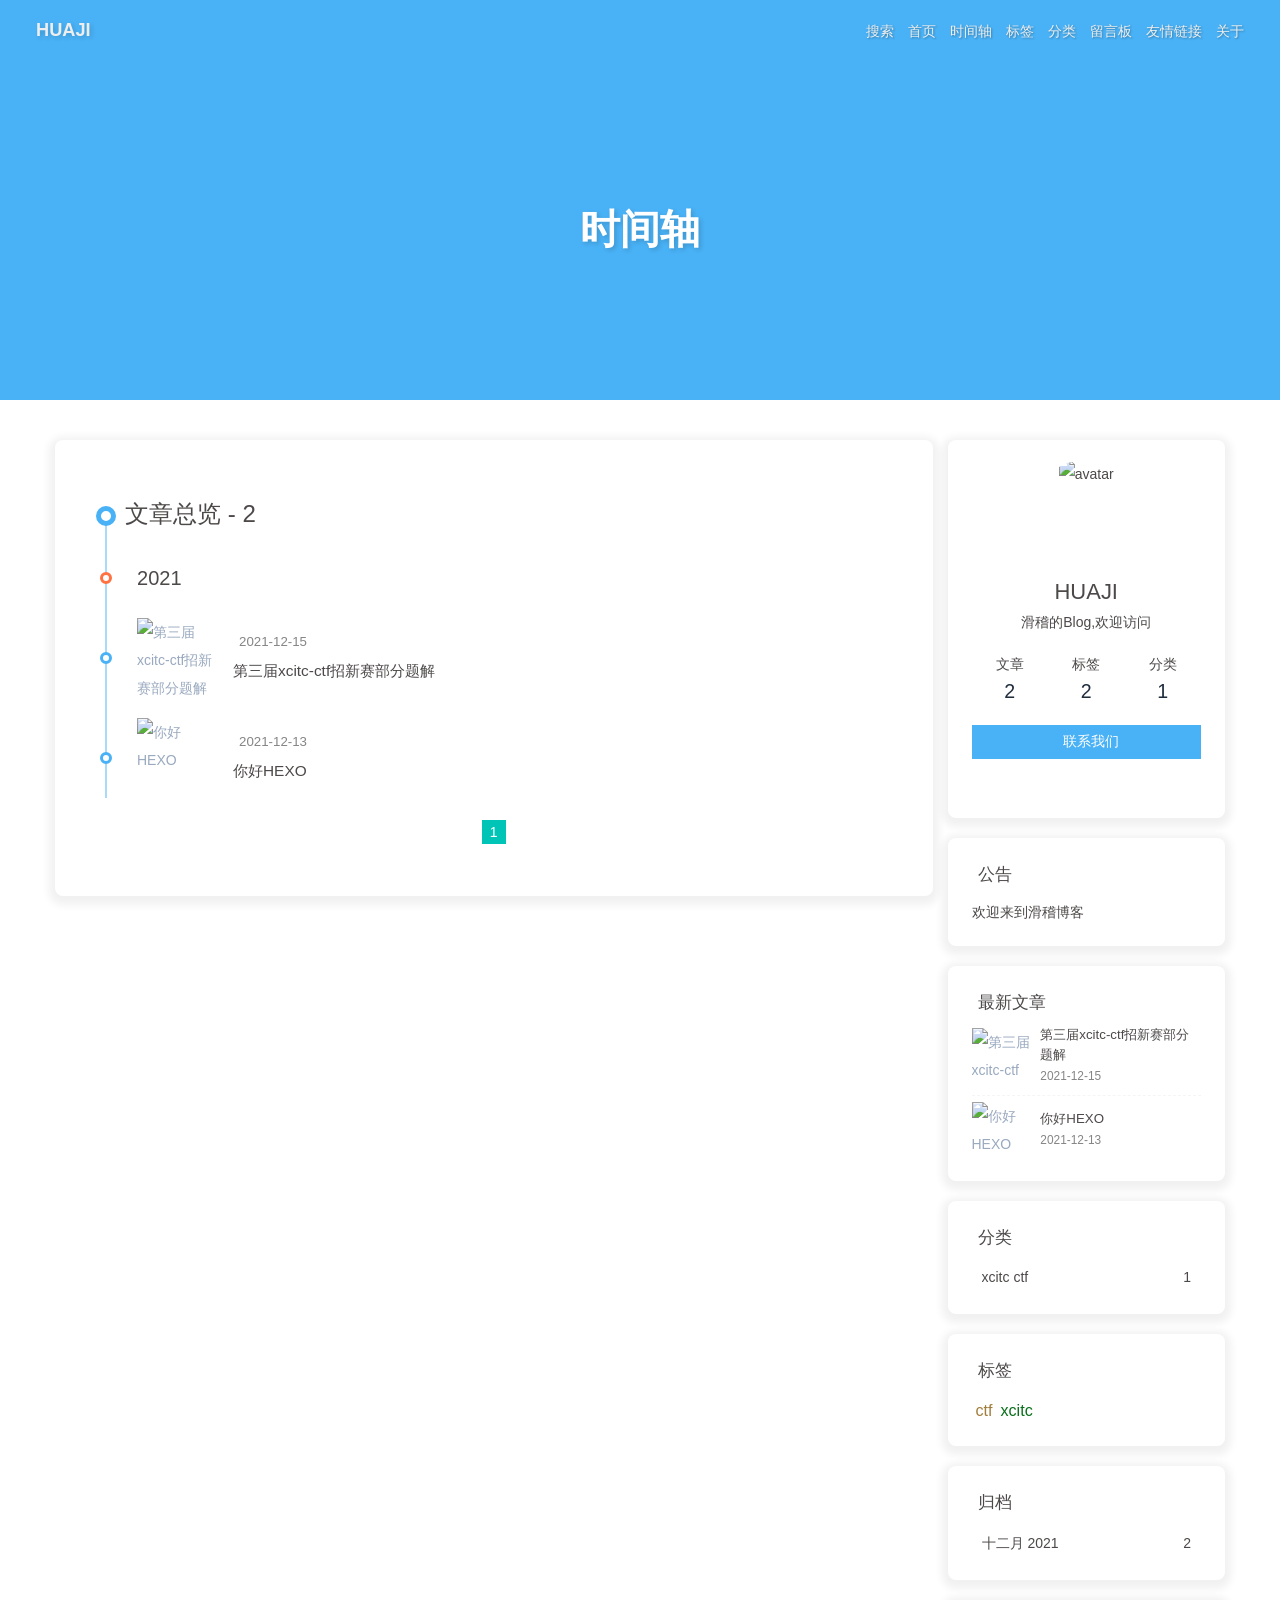
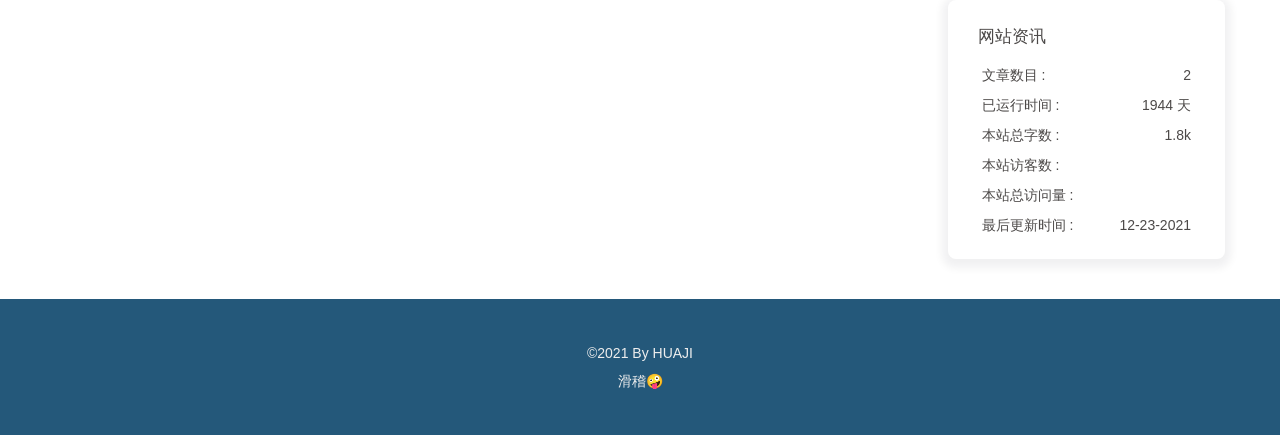
==== commit dc97a61a: "Site updated: 2021-12-23 14:29:34" ====
--- a/archives/index.html
+++ b/archives/index.html
@@ -56,7 +56,7 @@
   isHome: false,
   isHighlightShrink: false,
   isToc: false,
-  postUpdate: '2021-12-23 14:27:04'
+  postUpdate: '2021-12-23 14:29:32'
 }</script><noscript><style type="text/css">
   #nav {
     opacity: 1
@@ -157,7 +157,7 @@
             </div>
             <ul class="card-category-list" id="aside-cat-list">
             <li class="card-category-list-item "><a class="card-category-list-link" href="/categories/xcitc-ctf/"><span class="card-category-list-name">xcitc ctf</span><span class="card-category-list-count">1</span></a></li>
-            </ul></div><div class="card-widget card-tags"><div class="item-headline"><i class="fas fa-tags"></i><span>标签</span></div><div class="card-tag-cloud"><a href="/tags/ctf/" style="font-size: 1.15em; color: rgb(156, 132, 132)">ctf</a><a href="/tags/xcitc/" style="font-size: 1.15em; color: rgb(105, 200, 5)">xcitc</a></div></div><div class="card-widget card-archives"><div class="item-headline"><i class="fas fa-archive"></i><span>归档</span></div><ul class="card-archive-list"><li class="card-archive-list-item"><a class="card-archive-list-link" href="/archives/2021/12/"><span class="card-archive-list-date">十二月 2021</span><span class="card-archive-list-count">2</span></a></li></ul></div><div class="card-widget card-webinfo"><div class="item-headline"><i class="fas fa-chart-line"></i><span>网站资讯</span></div><div class="webinfo"><div class="webinfo-item"><div class="item-name">文章数目 :</div><div class="item-count">2</div></div><div class="webinfo-item"><div class="item-name">已运行时间 :</div><div class="item-count" id="runtimeshow" data-publishDate="2021-08-09T16:00:00.000Z"></div></div><div class="webinfo-item"><div class="item-name">本站总字数 :</div><div class="item-count">1.8k</div></div><div class="webinfo-item"><div class="item-name">本站访客数 :</div><div class="item-count" id="busuanzi_value_site_uv"></div></div><div class="webinfo-item"><div class="item-name">本站总访问量 :</div><div class="item-count" id="busuanzi_value_site_pv"></div></div><div class="webinfo-item"><div class="item-name">最后更新时间 :</div><div class="item-count" id="last-push-date" data-lastPushDate="2021-12-23T06:27:04.515Z"></div></div></div></div></div></div></main><footer id="footer" style="background-image: url('https://www.helloimg.com/images/2021/12/14/Glvz9g.jpg')"><div id="footer-wrap"><div class="copyright">&copy;2021 By HUAJI</div><div class="footer_custom_text">滑稽🤪</div></div></footer></div><div id="rightside"><div id="rightside-config-hide"><button id="font-plus" type="button" title="放大字体"><i class="fas fa-plus"></i></button><button id="font-minus" type="button" title="缩小字体"><i class="fas fa-minus"></i></button><button id="darkmode" type="button" title="浅色和深色模式转换"><i class="fas fa-adjust"></i></button><button id="hide-aside-btn" type="button" title="单栏和双栏切换"><i class="fas fa-arrows-alt-h"></i></button></div><div id="rightside-config-show"><button id="rightside_config" type="button" title="设置"><i class="fas fa-cog fa-spin"></i></button><button id="go-up" type="button" title="回到顶部"><i class="fas fa-arrow-up"></i></button></div></div><div id="local-search"><div class="search-dialog"><div class="search-dialog__title" id="local-search-title">本地搜索</div><div id="local-input-panel"><div id="local-search-input"><div class="local-search-box"><input class="local-search-box--input" placeholder="搜索文章" type="text"/></div></div></div><hr/><div id="local-search-results"></div><span class="search-close-button"><i class="fas fa-times"></i></span></div><div id="search-mask"></div></div><div><script src="/js/utils.js"></script><script src="/js/main.js"></script><script src="https://cdn.jsdelivr.net/npm/instant.page/instantpage.min.js" type="module"></script><script src="/js/search/local-search.js"></script><script>var preloader = {
+            </ul></div><div class="card-widget card-tags"><div class="item-headline"><i class="fas fa-tags"></i><span>标签</span></div><div class="card-tag-cloud"><a href="/tags/ctf/" style="font-size: 1.15em; color: rgb(161, 125, 59)">ctf</a><a href="/tags/xcitc/" style="font-size: 1.15em; color: rgb(8, 112, 26)">xcitc</a></div></div><div class="card-widget card-archives"><div class="item-headline"><i class="fas fa-archive"></i><span>归档</span></div><ul class="card-archive-list"><li class="card-archive-list-item"><a class="card-archive-list-link" href="/archives/2021/12/"><span class="card-archive-list-date">十二月 2021</span><span class="card-archive-list-count">2</span></a></li></ul></div><div class="card-widget card-webinfo"><div class="item-headline"><i class="fas fa-chart-line"></i><span>网站资讯</span></div><div class="webinfo"><div class="webinfo-item"><div class="item-name">文章数目 :</div><div class="item-count">2</div></div><div class="webinfo-item"><div class="item-name">已运行时间 :</div><div class="item-count" id="runtimeshow" data-publishDate="2021-08-09T16:00:00.000Z"></div></div><div class="webinfo-item"><div class="item-name">本站总字数 :</div><div class="item-count">1.8k</div></div><div class="webinfo-item"><div class="item-name">本站访客数 :</div><div class="item-count" id="busuanzi_value_site_uv"></div></div><div class="webinfo-item"><div class="item-name">本站总访问量 :</div><div class="item-count" id="busuanzi_value_site_pv"></div></div><div class="webinfo-item"><div class="item-name">最后更新时间 :</div><div class="item-count" id="last-push-date" data-lastPushDate="2021-12-23T06:29:32.195Z"></div></div></div></div></div></div></main><footer id="footer" style="background-image: url('https://www.helloimg.com/images/2021/12/14/Glvz9g.jpg')"><div id="footer-wrap"><div class="copyright">&copy;2021 By HUAJI</div><div class="footer_custom_text">滑稽🤪</div></div></footer></div><div id="rightside"><div id="rightside-config-hide"><button id="font-plus" type="button" title="放大字体"><i class="fas fa-plus"></i></button><button id="font-minus" type="button" title="缩小字体"><i class="fas fa-minus"></i></button><button id="darkmode" type="button" title="浅色和深色模式转换"><i class="fas fa-adjust"></i></button><button id="hide-aside-btn" type="button" title="单栏和双栏切换"><i class="fas fa-arrows-alt-h"></i></button></div><div id="rightside-config-show"><button id="rightside_config" type="button" title="设置"><i class="fas fa-cog fa-spin"></i></button><button id="go-up" type="button" title="回到顶部"><i class="fas fa-arrow-up"></i></button></div></div><div id="local-search"><div class="search-dialog"><div class="search-dialog__title" id="local-search-title">本地搜索</div><div id="local-input-panel"><div id="local-search-input"><div class="local-search-box"><input class="local-search-box--input" placeholder="搜索文章" type="text"/></div></div></div><hr/><div id="local-search-results"></div><span class="search-close-button"><i class="fas fa-times"></i></span></div><div id="search-mask"></div></div><div><script src="/js/utils.js"></script><script src="/js/main.js"></script><script src="https://cdn.jsdelivr.net/npm/instant.page/instantpage.min.js" type="module"></script><script src="/js/search/local-search.js"></script><script>var preloader = {
   endLoading: () => {
     document.body.style.overflow = 'auto';
     document.getElementById('loading-box').classList.add("loaded")
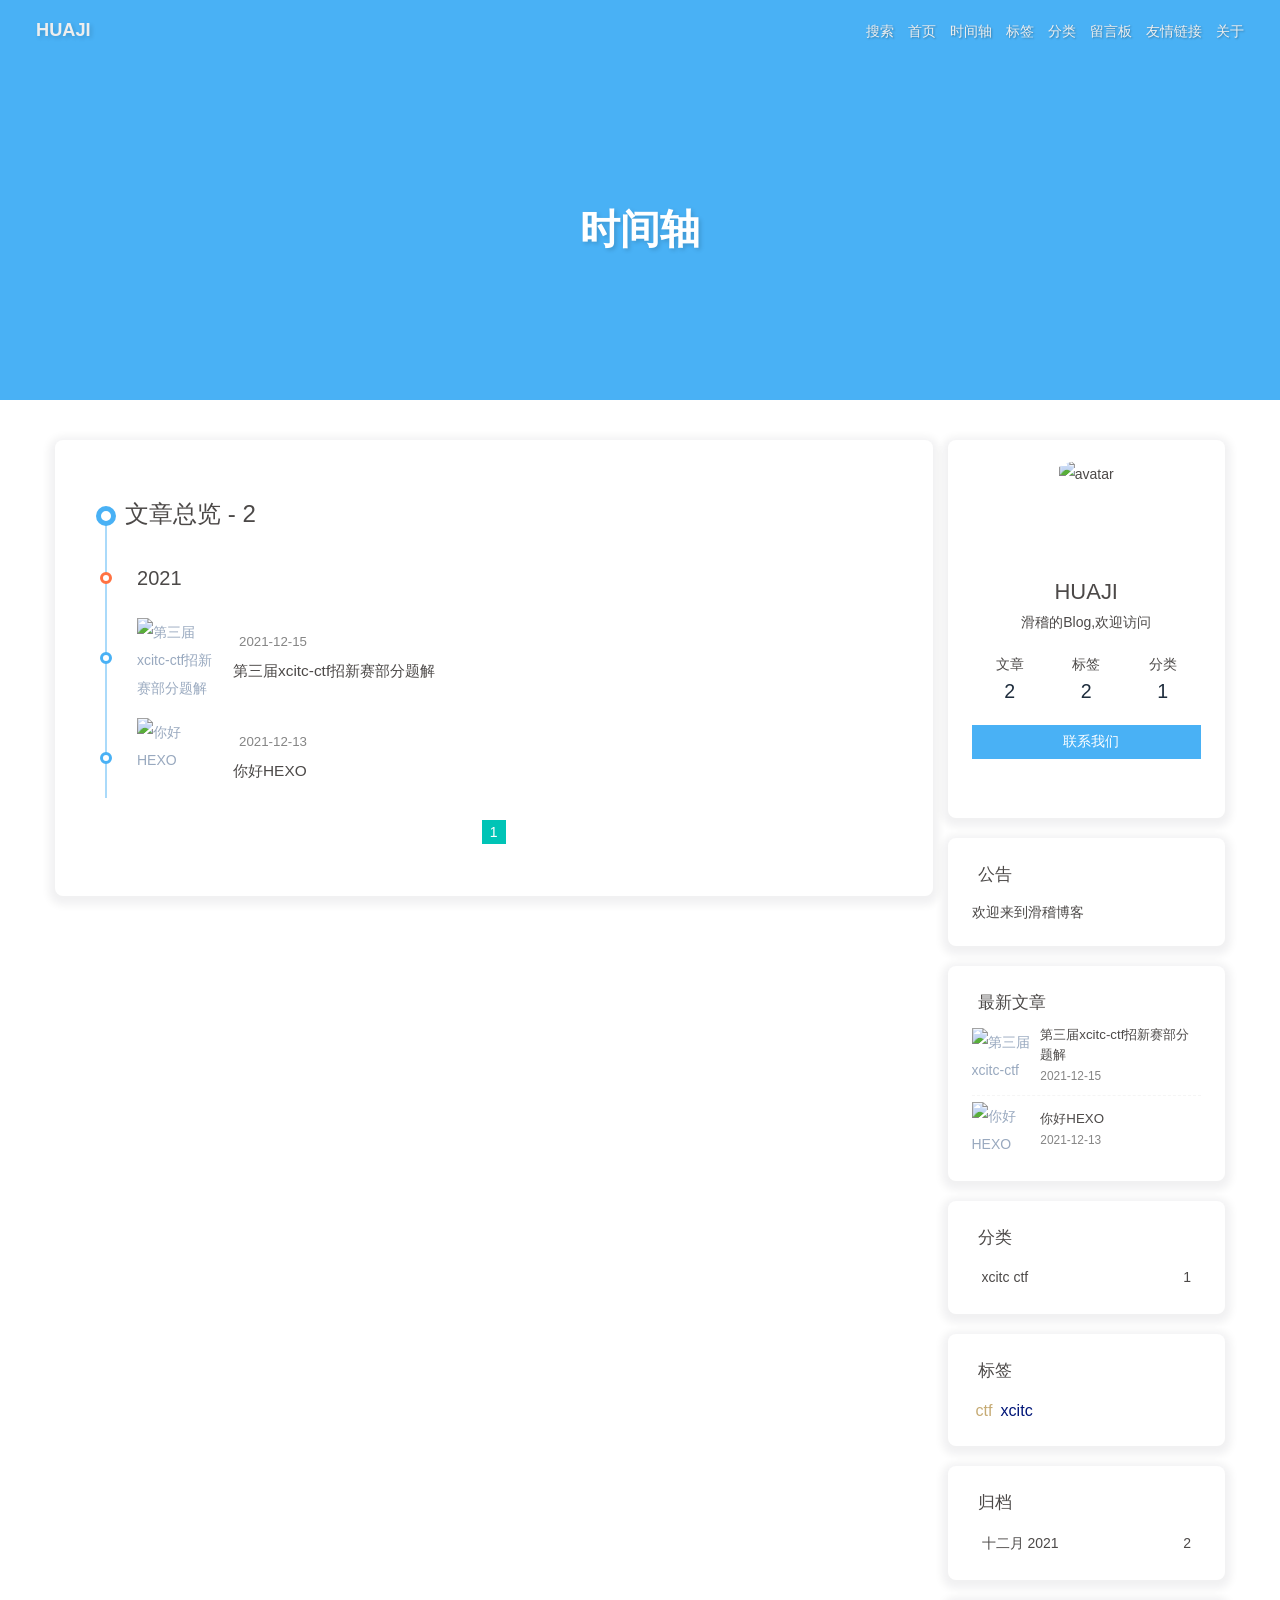
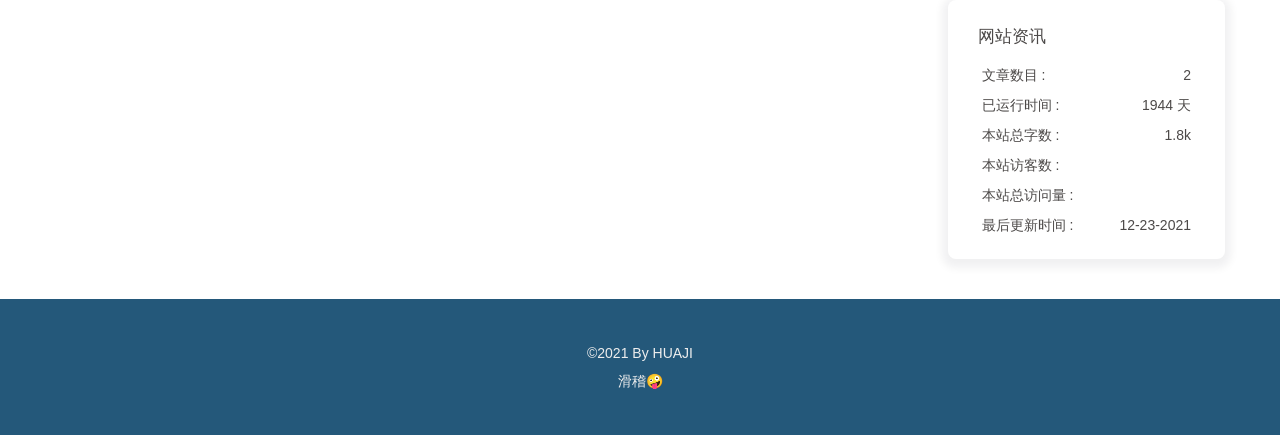
==== commit f0b5b1f6: "Site updated: 2021-12-23 14:33:32" ====
--- a/archives/index.html
+++ b/archives/index.html
@@ -56,7 +56,7 @@
   isHome: false,
   isHighlightShrink: false,
   isToc: false,
-  postUpdate: '2021-12-23 14:29:32'
+  postUpdate: '2021-12-23 14:33:30'
 }</script><noscript><style type="text/css">
   #nav {
     opacity: 1
@@ -157,7 +157,7 @@
             </div>
             <ul class="card-category-list" id="aside-cat-list">
             <li class="card-category-list-item "><a class="card-category-list-link" href="/categories/xcitc-ctf/"><span class="card-category-list-name">xcitc ctf</span><span class="card-category-list-count">1</span></a></li>
-            </ul></div><div class="card-widget card-tags"><div class="item-headline"><i class="fas fa-tags"></i><span>标签</span></div><div class="card-tag-cloud"><a href="/tags/ctf/" style="font-size: 1.15em; color: rgb(161, 125, 59)">ctf</a><a href="/tags/xcitc/" style="font-size: 1.15em; color: rgb(8, 112, 26)">xcitc</a></div></div><div class="card-widget card-archives"><div class="item-headline"><i class="fas fa-archive"></i><span>归档</span></div><ul class="card-archive-list"><li class="card-archive-list-item"><a class="card-archive-list-link" href="/archives/2021/12/"><span class="card-archive-list-date">十二月 2021</span><span class="card-archive-list-count">2</span></a></li></ul></div><div class="card-widget card-webinfo"><div class="item-headline"><i class="fas fa-chart-line"></i><span>网站资讯</span></div><div class="webinfo"><div class="webinfo-item"><div class="item-name">文章数目 :</div><div class="item-count">2</div></div><div class="webinfo-item"><div class="item-name">已运行时间 :</div><div class="item-count" id="runtimeshow" data-publishDate="2021-08-09T16:00:00.000Z"></div></div><div class="webinfo-item"><div class="item-name">本站总字数 :</div><div class="item-count">1.8k</div></div><div class="webinfo-item"><div class="item-name">本站访客数 :</div><div class="item-count" id="busuanzi_value_site_uv"></div></div><div class="webinfo-item"><div class="item-name">本站总访问量 :</div><div class="item-count" id="busuanzi_value_site_pv"></div></div><div class="webinfo-item"><div class="item-name">最后更新时间 :</div><div class="item-count" id="last-push-date" data-lastPushDate="2021-12-23T06:29:32.195Z"></div></div></div></div></div></div></main><footer id="footer" style="background-image: url('https://www.helloimg.com/images/2021/12/14/Glvz9g.jpg')"><div id="footer-wrap"><div class="copyright">&copy;2021 By HUAJI</div><div class="footer_custom_text">滑稽🤪</div></div></footer></div><div id="rightside"><div id="rightside-config-hide"><button id="font-plus" type="button" title="放大字体"><i class="fas fa-plus"></i></button><button id="font-minus" type="button" title="缩小字体"><i class="fas fa-minus"></i></button><button id="darkmode" type="button" title="浅色和深色模式转换"><i class="fas fa-adjust"></i></button><button id="hide-aside-btn" type="button" title="单栏和双栏切换"><i class="fas fa-arrows-alt-h"></i></button></div><div id="rightside-config-show"><button id="rightside_config" type="button" title="设置"><i class="fas fa-cog fa-spin"></i></button><button id="go-up" type="button" title="回到顶部"><i class="fas fa-arrow-up"></i></button></div></div><div id="local-search"><div class="search-dialog"><div class="search-dialog__title" id="local-search-title">本地搜索</div><div id="local-input-panel"><div id="local-search-input"><div class="local-search-box"><input class="local-search-box--input" placeholder="搜索文章" type="text"/></div></div></div><hr/><div id="local-search-results"></div><span class="search-close-button"><i class="fas fa-times"></i></span></div><div id="search-mask"></div></div><div><script src="/js/utils.js"></script><script src="/js/main.js"></script><script src="https://cdn.jsdelivr.net/npm/instant.page/instantpage.min.js" type="module"></script><script src="/js/search/local-search.js"></script><script>var preloader = {
+            </ul></div><div class="card-widget card-tags"><div class="item-headline"><i class="fas fa-tags"></i><span>标签</span></div><div class="card-tag-cloud"><a href="/tags/ctf/" style="font-size: 1.15em; color: rgb(198, 171, 116)">ctf</a><a href="/tags/xcitc/" style="font-size: 1.15em; color: rgb(0, 22, 120)">xcitc</a></div></div><div class="card-widget card-archives"><div class="item-headline"><i class="fas fa-archive"></i><span>归档</span></div><ul class="card-archive-list"><li class="card-archive-list-item"><a class="card-archive-list-link" href="/archives/2021/12/"><span class="card-archive-list-date">十二月 2021</span><span class="card-archive-list-count">2</span></a></li></ul></div><div class="card-widget card-webinfo"><div class="item-headline"><i class="fas fa-chart-line"></i><span>网站资讯</span></div><div class="webinfo"><div class="webinfo-item"><div class="item-name">文章数目 :</div><div class="item-count">2</div></div><div class="webinfo-item"><div class="item-name">已运行时间 :</div><div class="item-count" id="runtimeshow" data-publishDate="2021-08-09T16:00:00.000Z"></div></div><div class="webinfo-item"><div class="item-name">本站总字数 :</div><div class="item-count">1.8k</div></div><div class="webinfo-item"><div class="item-name">本站访客数 :</div><div class="item-count" id="busuanzi_value_site_uv"></div></div><div class="webinfo-item"><div class="item-name">本站总访问量 :</div><div class="item-count" id="busuanzi_value_site_pv"></div></div><div class="webinfo-item"><div class="item-name">最后更新时间 :</div><div class="item-count" id="last-push-date" data-lastPushDate="2021-12-23T06:33:30.324Z"></div></div></div></div></div></div></main><footer id="footer" style="background-image: url('https://www.helloimg.com/images/2021/12/14/Glvz9g.jpg')"><div id="footer-wrap"><div class="copyright">&copy;2021 By HUAJI</div><div class="footer_custom_text">滑稽🤪</div></div></footer></div><div id="rightside"><div id="rightside-config-hide"><button id="font-plus" type="button" title="放大字体"><i class="fas fa-plus"></i></button><button id="font-minus" type="button" title="缩小字体"><i class="fas fa-minus"></i></button><button id="darkmode" type="button" title="浅色和深色模式转换"><i class="fas fa-adjust"></i></button><button id="hide-aside-btn" type="button" title="单栏和双栏切换"><i class="fas fa-arrows-alt-h"></i></button></div><div id="rightside-config-show"><button id="rightside_config" type="button" title="设置"><i class="fas fa-cog fa-spin"></i></button><button id="go-up" type="button" title="回到顶部"><i class="fas fa-arrow-up"></i></button></div></div><div id="local-search"><div class="search-dialog"><div class="search-dialog__title" id="local-search-title">本地搜索</div><div id="local-input-panel"><div id="local-search-input"><div class="local-search-box"><input class="local-search-box--input" placeholder="搜索文章" type="text"/></div></div></div><hr/><div id="local-search-results"></div><span class="search-close-button"><i class="fas fa-times"></i></span></div><div id="search-mask"></div></div><div><script src="/js/utils.js"></script><script src="/js/main.js"></script><script src="https://cdn.jsdelivr.net/npm/instant.page/instantpage.min.js" type="module"></script><script src="/js/search/local-search.js"></script><script>var preloader = {
   endLoading: () => {
     document.body.style.overflow = 'auto';
     document.getElementById('loading-box').classList.add("loaded")
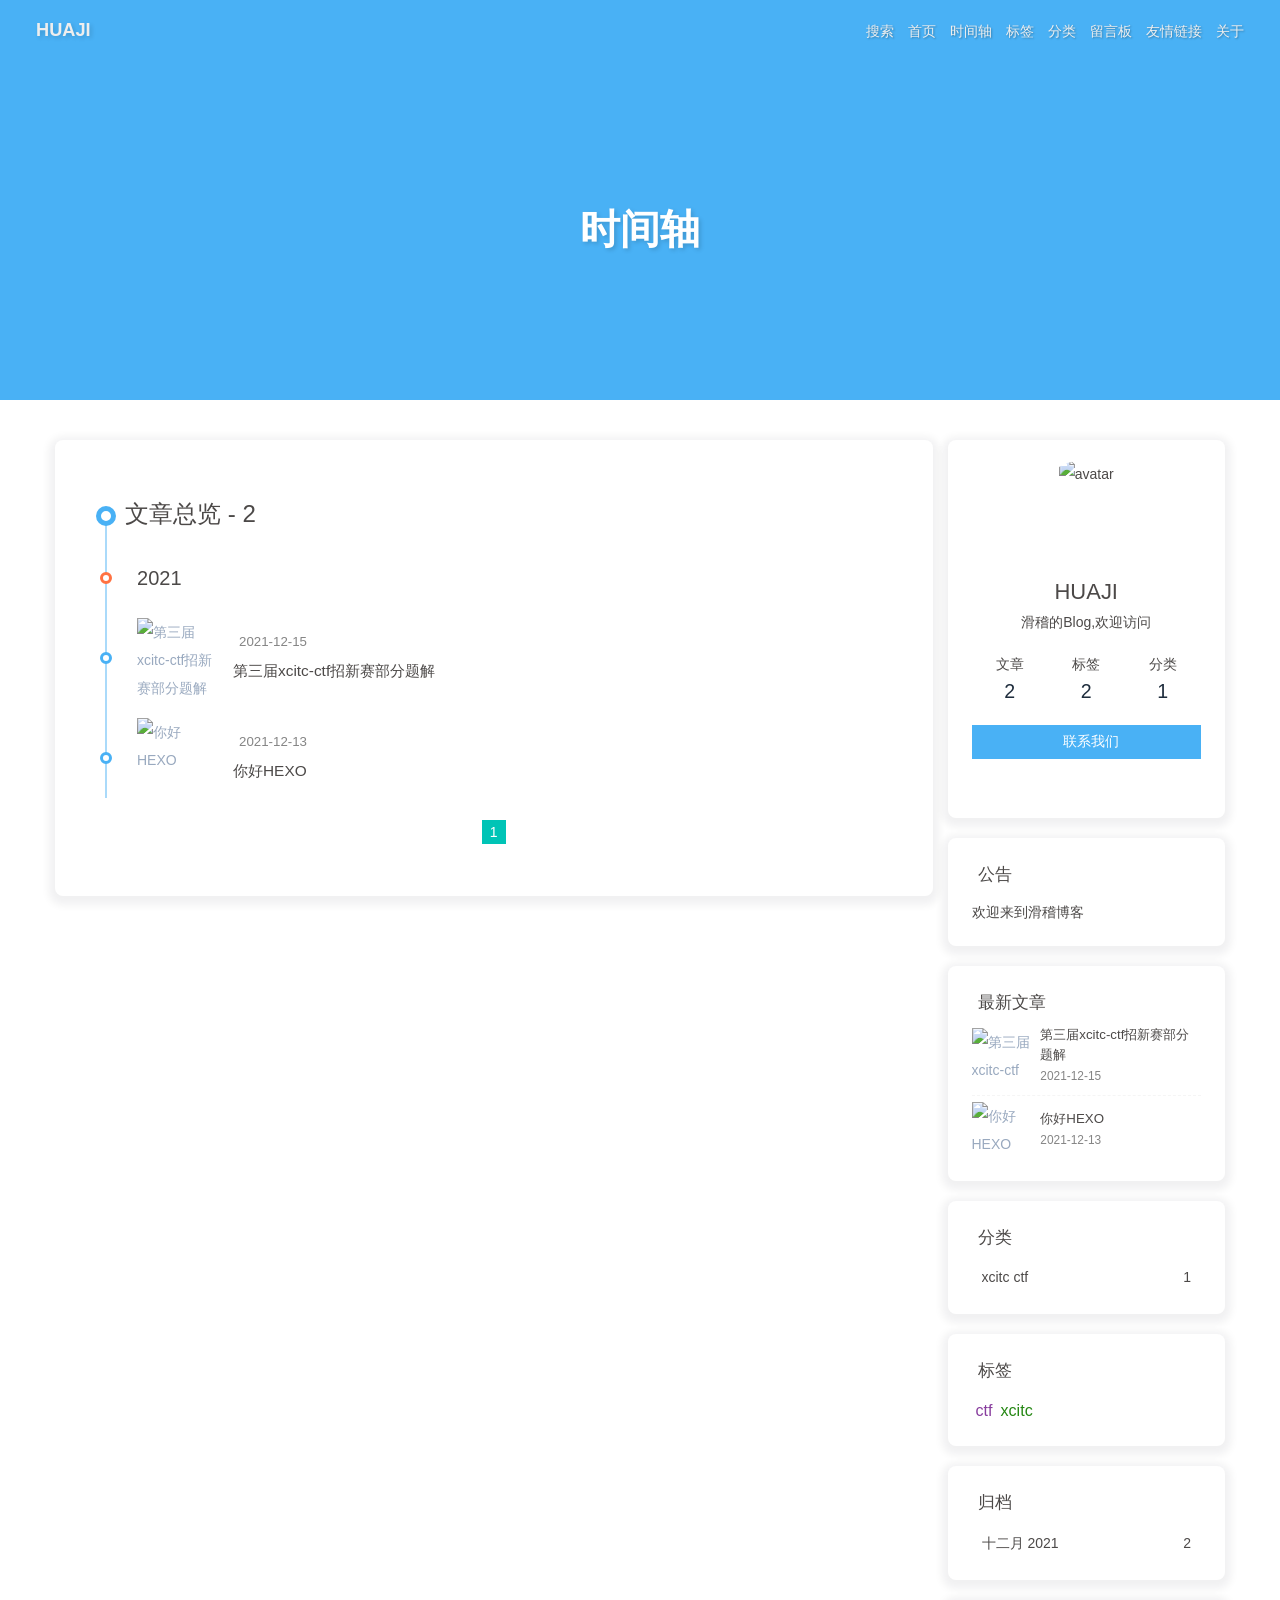
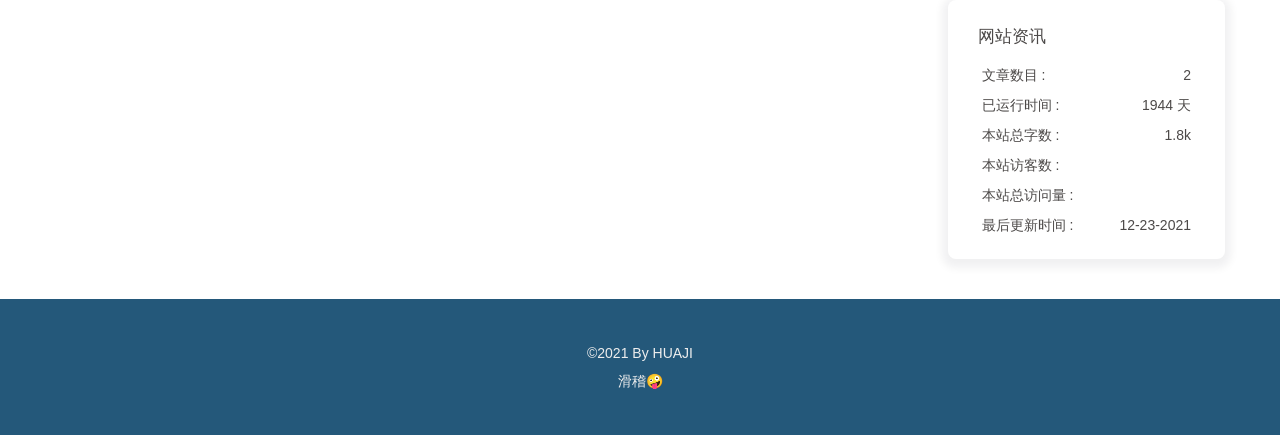
==== commit 2eb83f61: "Site updated: 2021-12-23 14:33:54" ====
--- a/archives/index.html
+++ b/archives/index.html
@@ -56,7 +56,7 @@
   isHome: false,
   isHighlightShrink: false,
   isToc: false,
-  postUpdate: '2021-12-23 14:33:30'
+  postUpdate: '2021-12-23 14:33:52'
 }</script><noscript><style type="text/css">
   #nav {
     opacity: 1
@@ -157,7 +157,7 @@
             </div>
             <ul class="card-category-list" id="aside-cat-list">
             <li class="card-category-list-item "><a class="card-category-list-link" href="/categories/xcitc-ctf/"><span class="card-category-list-name">xcitc ctf</span><span class="card-category-list-count">1</span></a></li>
-            </ul></div><div class="card-widget card-tags"><div class="item-headline"><i class="fas fa-tags"></i><span>标签</span></div><div class="card-tag-cloud"><a href="/tags/ctf/" style="font-size: 1.15em; color: rgb(198, 171, 116)">ctf</a><a href="/tags/xcitc/" style="font-size: 1.15em; color: rgb(0, 22, 120)">xcitc</a></div></div><div class="card-widget card-archives"><div class="item-headline"><i class="fas fa-archive"></i><span>归档</span></div><ul class="card-archive-list"><li class="card-archive-list-item"><a class="card-archive-list-link" href="/archives/2021/12/"><span class="card-archive-list-date">十二月 2021</span><span class="card-archive-list-count">2</span></a></li></ul></div><div class="card-widget card-webinfo"><div class="item-headline"><i class="fas fa-chart-line"></i><span>网站资讯</span></div><div class="webinfo"><div class="webinfo-item"><div class="item-name">文章数目 :</div><div class="item-count">2</div></div><div class="webinfo-item"><div class="item-name">已运行时间 :</div><div class="item-count" id="runtimeshow" data-publishDate="2021-08-09T16:00:00.000Z"></div></div><div class="webinfo-item"><div class="item-name">本站总字数 :</div><div class="item-count">1.8k</div></div><div class="webinfo-item"><div class="item-name">本站访客数 :</div><div class="item-count" id="busuanzi_value_site_uv"></div></div><div class="webinfo-item"><div class="item-name">本站总访问量 :</div><div class="item-count" id="busuanzi_value_site_pv"></div></div><div class="webinfo-item"><div class="item-name">最后更新时间 :</div><div class="item-count" id="last-push-date" data-lastPushDate="2021-12-23T06:33:30.324Z"></div></div></div></div></div></div></main><footer id="footer" style="background-image: url('https://www.helloimg.com/images/2021/12/14/Glvz9g.jpg')"><div id="footer-wrap"><div class="copyright">&copy;2021 By HUAJI</div><div class="footer_custom_text">滑稽🤪</div></div></footer></div><div id="rightside"><div id="rightside-config-hide"><button id="font-plus" type="button" title="放大字体"><i class="fas fa-plus"></i></button><button id="font-minus" type="button" title="缩小字体"><i class="fas fa-minus"></i></button><button id="darkmode" type="button" title="浅色和深色模式转换"><i class="fas fa-adjust"></i></button><button id="hide-aside-btn" type="button" title="单栏和双栏切换"><i class="fas fa-arrows-alt-h"></i></button></div><div id="rightside-config-show"><button id="rightside_config" type="button" title="设置"><i class="fas fa-cog fa-spin"></i></button><button id="go-up" type="button" title="回到顶部"><i class="fas fa-arrow-up"></i></button></div></div><div id="local-search"><div class="search-dialog"><div class="search-dialog__title" id="local-search-title">本地搜索</div><div id="local-input-panel"><div id="local-search-input"><div class="local-search-box"><input class="local-search-box--input" placeholder="搜索文章" type="text"/></div></div></div><hr/><div id="local-search-results"></div><span class="search-close-button"><i class="fas fa-times"></i></span></div><div id="search-mask"></div></div><div><script src="/js/utils.js"></script><script src="/js/main.js"></script><script src="https://cdn.jsdelivr.net/npm/instant.page/instantpage.min.js" type="module"></script><script src="/js/search/local-search.js"></script><script>var preloader = {
+            </ul></div><div class="card-widget card-tags"><div class="item-headline"><i class="fas fa-tags"></i><span>标签</span></div><div class="card-tag-cloud"><a href="/tags/ctf/" style="font-size: 1.15em; color: rgb(136, 61, 158)">ctf</a><a href="/tags/xcitc/" style="font-size: 1.15em; color: rgb(37, 135, 19)">xcitc</a></div></div><div class="card-widget card-archives"><div class="item-headline"><i class="fas fa-archive"></i><span>归档</span></div><ul class="card-archive-list"><li class="card-archive-list-item"><a class="card-archive-list-link" href="/archives/2021/12/"><span class="card-archive-list-date">十二月 2021</span><span class="card-archive-list-count">2</span></a></li></ul></div><div class="card-widget card-webinfo"><div class="item-headline"><i class="fas fa-chart-line"></i><span>网站资讯</span></div><div class="webinfo"><div class="webinfo-item"><div class="item-name">文章数目 :</div><div class="item-count">2</div></div><div class="webinfo-item"><div class="item-name">已运行时间 :</div><div class="item-count" id="runtimeshow" data-publishDate="2021-08-09T16:00:00.000Z"></div></div><div class="webinfo-item"><div class="item-name">本站总字数 :</div><div class="item-count">1.8k</div></div><div class="webinfo-item"><div class="item-name">本站访客数 :</div><div class="item-count" id="busuanzi_value_site_uv"></div></div><div class="webinfo-item"><div class="item-name">本站总访问量 :</div><div class="item-count" id="busuanzi_value_site_pv"></div></div><div class="webinfo-item"><div class="item-name">最后更新时间 :</div><div class="item-count" id="last-push-date" data-lastPushDate="2021-12-23T06:33:52.406Z"></div></div></div></div></div></div></main><footer id="footer" style="background-image: url('https://www.helloimg.com/images/2021/12/14/Glvz9g.jpg')"><div id="footer-wrap"><div class="copyright">&copy;2021 By HUAJI</div><div class="footer_custom_text">滑稽🤪</div></div></footer></div><div id="rightside"><div id="rightside-config-hide"><button id="font-plus" type="button" title="放大字体"><i class="fas fa-plus"></i></button><button id="font-minus" type="button" title="缩小字体"><i class="fas fa-minus"></i></button><button id="darkmode" type="button" title="浅色和深色模式转换"><i class="fas fa-adjust"></i></button><button id="hide-aside-btn" type="button" title="单栏和双栏切换"><i class="fas fa-arrows-alt-h"></i></button></div><div id="rightside-config-show"><button id="rightside_config" type="button" title="设置"><i class="fas fa-cog fa-spin"></i></button><button id="go-up" type="button" title="回到顶部"><i class="fas fa-arrow-up"></i></button></div></div><div id="local-search"><div class="search-dialog"><div class="search-dialog__title" id="local-search-title">本地搜索</div><div id="local-input-panel"><div id="local-search-input"><div class="local-search-box"><input class="local-search-box--input" placeholder="搜索文章" type="text"/></div></div></div><hr/><div id="local-search-results"></div><span class="search-close-button"><i class="fas fa-times"></i></span></div><div id="search-mask"></div></div><div><script src="/js/utils.js"></script><script src="/js/main.js"></script><script src="https://cdn.jsdelivr.net/npm/instant.page/instantpage.min.js" type="module"></script><script src="/js/search/local-search.js"></script><script>var preloader = {
   endLoading: () => {
     document.body.style.overflow = 'auto';
     document.getElementById('loading-box').classList.add("loaded")
